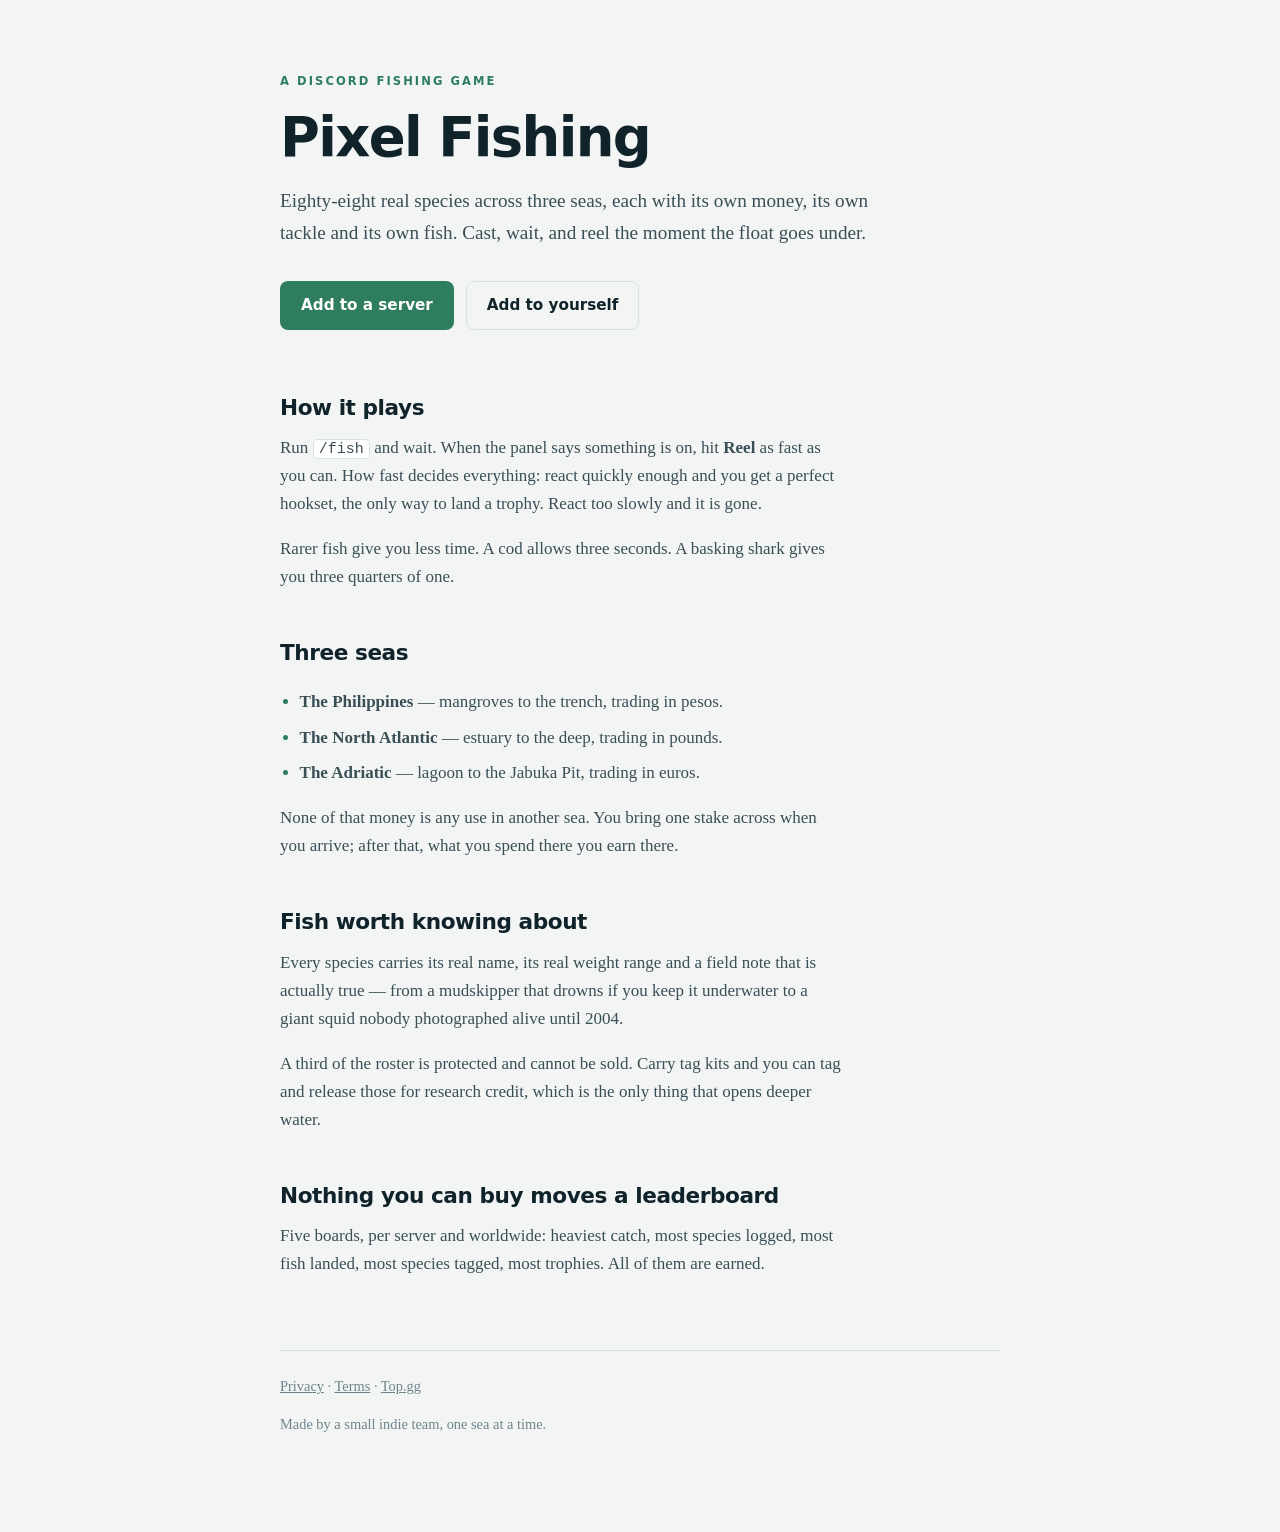
==== index.html @ a8f02320 "The pixelfishing.io website Plain HTML and one stylesheet, served by GitHub Pages. The landing page," ====
<!doctype html>
<html lang="en">
<head>
<meta charset="utf-8">
<meta name="viewport" content="width=device-width, initial-scale=1">
<title>Pixel Fishing — a Discord fishing game built on real fish</title>
<meta name="description" content="Fish 88 real species across the Philippines, the North Atlantic and the Adriatic. A Discord game with local money, protected species and a record book you'll never finish.">
<meta property="og:title" content="Pixel Fishing">
<meta property="og:description" content="A Discord fishing game built on real fish. Three seas, fifteen depths, 88 species.">
<meta property="og:type" content="website">
<meta property="og:url" content="https://pixelfishing.io/">
<meta property="og:image" content="https://pixelfishing.io/img/og.png">
<meta name="twitter:card" content="summary_large_image">
<link rel="icon" href="img/icon.png">
<link rel="stylesheet" href="style.css">
</head>
<body>
<div class="wrap">

<header>
  <p class="tagline">A Discord fishing game</p>
  <h1>Pixel Fishing</h1>
  <p class="lede">Eighty-eight real species across three seas, each with its own money, its own tackle and its own fish. Cast, wait, and reel the moment the float goes under.</p>
  <div class="buttons">
    <a class="btn" href="https://discord.com/oauth2/authorize?client_id=1542098125215244398&amp;scope=bot+applications.commands&amp;permissions=34816">Add to a server</a>
    <a class="btn ghost" href="https://discord.com/oauth2/authorize?client_id=1542098125215244398&amp;integration_type=1&amp;scope=applications.commands">Add to yourself</a>
  </div>
</header>

<h2>How it plays</h2>
<p>Run <code>/fish</code> and wait. When the panel says something is on, hit <strong>Reel</strong> as fast as you can. How fast decides everything: react quickly enough and you get a perfect hookset, the only way to land a trophy. React too slowly and it is gone.</p>
<p>Rarer fish give you less time. A cod allows three seconds. A basking shark gives you three quarters of one.</p>

<h2>Three seas</h2>
<ul>
  <li><strong>The Philippines</strong> — mangroves to the trench, trading in pesos.</li>
  <li><strong>The North Atlantic</strong> — estuary to the deep, trading in pounds.</li>
  <li><strong>The Adriatic</strong> — lagoon to the Jabuka Pit, trading in euros.</li>
</ul>
<p>None of that money is any use in another sea. You bring one stake across when you arrive; after that, what you spend there you earn there.</p>

<h2>Fish worth knowing about</h2>
<p>Every species carries its real name, its real weight range and a field note that is actually true — from a mudskipper that drowns if you keep it underwater to a giant squid nobody photographed alive until 2004.</p>
<p>A third of the roster is protected and cannot be sold. Carry tag kits and you can tag and release those for research credit, which is the only thing that opens deeper water.</p>

<h2>Nothing you can buy moves a leaderboard</h2>
<p>Five boards, per server and worldwide: heaviest catch, most species logged, most fish landed, most species tagged, most trophies. All of them are earned.</p>

<footer>
  <p>
    <a href="privacy.html">Privacy</a> &middot;
    <a href="terms.html">Terms</a> &middot;
    <a href="https://top.gg/bot/1542098125215244398">Top.gg</a>
  </p>
  <p>Made by a small indie team, one sea at a time.</p>
</footer>

</div>
</body>
</html>
---- style.css ----
/* Pixel Fishing — the palette is the bot's own accent colours, so the site
   and the panels in Discord look like the same game. */
:root {
  --sea:    #2E7D5F;
  --deep:   #0B1A20;
  --paper:  #F2F5F4;
  --card:   #FFFFFF;
  --ink:    #10222A;
  --body:   #3A4E56;
  --mute:   #6E838B;
  --line:   #D8E2E1;
  --gold:   #A8720F;
  --blue:   #26688A;
}
@media (prefers-color-scheme: dark) {
  :root {
    --paper: #08141A; --card: #0F222C; --ink: #E9F2F2; --body: #B4C7CC;
    --mute: #7C9298; --line: #1C333E; --sea: #4FB68C; --gold: #D9A445; --blue: #5AA6CE;
  }
}
* { box-sizing: border-box; }
body {
  margin: 0; padding: 0 20px 80px;
  background: var(--paper); color: var(--body);
  font: 17px/1.65 ui-serif, Georgia, "Times New Roman", serif;
  -webkit-font-smoothing: antialiased;
}
.wrap { max-width: 720px; margin: 0 auto; }
header { padding: 72px 0 8px; }
h1 {
  font-family: ui-sans-serif, system-ui, -apple-system, "Segoe UI", sans-serif;
  font-size: clamp(2.2rem, 7vw, 3.4rem); line-height: 1.05; letter-spacing: -.03em;
  font-weight: 800; color: var(--ink); margin: 0;
}
h2 {
  font-family: ui-sans-serif, system-ui, -apple-system, sans-serif;
  font-size: 1.35rem; letter-spacing: -.02em; font-weight: 700;
  color: var(--ink); margin: 44px 0 .4em;
}
h3 {
  font-family: ui-sans-serif, system-ui, -apple-system, sans-serif;
  font-size: 1rem; font-weight: 700; color: var(--ink); margin: 28px 0 .3em;
}
p, li { max-width: 66ch; }
p { margin: 0 0 1em; }
a { color: var(--sea); }
.lede { font-size: 1.2rem; color: var(--body); margin-top: 1em; }
.tagline {
  font-family: ui-sans-serif, system-ui, sans-serif; font-size: .72rem;
  font-weight: 700; letter-spacing: .18em; text-transform: uppercase;
  color: var(--sea); margin: 0 0 18px;
}
.buttons { display: flex; flex-wrap: wrap; gap: 12px; margin: 32px 0 8px; }
.btn {
  font-family: ui-sans-serif, system-ui, sans-serif; font-size: .95rem; font-weight: 600;
  text-decoration: none; padding: 11px 20px; border-radius: 8px;
  background: var(--sea); color: #fff; border: 1px solid transparent;
}
.btn.ghost { background: transparent; color: var(--ink); border-color: var(--line); }
ul { padding-left: 1.15em; }
li { margin-bottom: .45em; }
li::marker { color: var(--sea); }
.shots { display: grid; grid-template-columns: 1fr 1fr; gap: 14px; margin: 24px 0; }
@media (max-width: 620px) { .shots { grid-template-columns: 1fr; } }
.shots img { width: 100%; border-radius: 8px; border: 1px solid var(--line); display: block; }
footer {
  margin-top: 72px; padding-top: 24px; border-top: 1px solid var(--line);
  font-size: .9rem; color: var(--mute);
}
footer a { color: var(--mute); }
.updated { font-size: .9rem; color: var(--mute); font-style: italic; }
code {
  font-family: ui-monospace, Menlo, monospace; font-size: .88em;
  background: var(--card); border: 1px solid var(--line); border-radius: 4px; padding: .08em .35em;
}
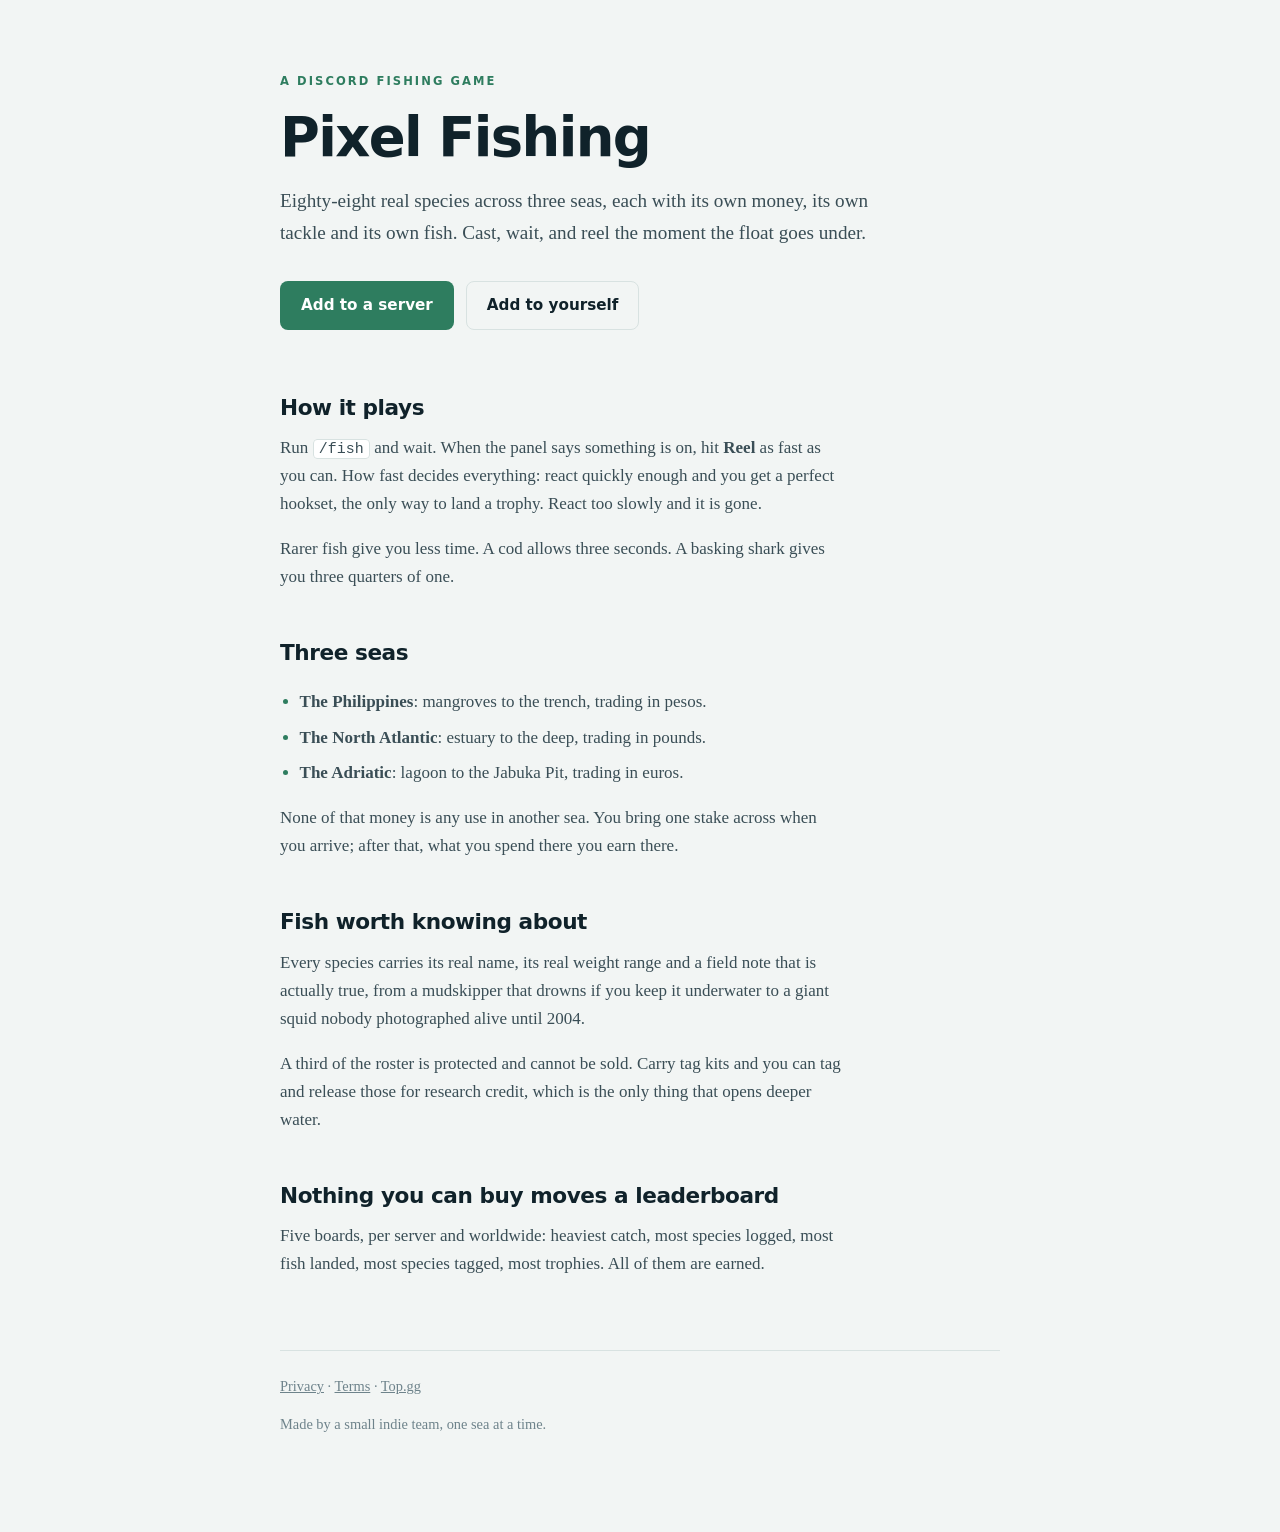
==== commit bd0cb3d7: "Privacy policy and terms: where data lives, logs, your rights, sharing, no purchases Both pages now " ====
--- a/index.html
+++ b/index.html
@@ -3,15 +3,15 @@
 <head>
 <meta charset="utf-8">
 <meta name="viewport" content="width=device-width, initial-scale=1">
-<title>Pixel Fishing — a Discord fishing game built on real fish</title>
+<title>Pixel Fishing · a Discord fishing game built on real fish</title>
 <meta name="description" content="Fish 88 real species across the Philippines, the North Atlantic and the Adriatic. A Discord game with local money, protected species and a record book you'll never finish.">
 <meta property="og:title" content="Pixel Fishing">
 <meta property="og:description" content="A Discord fishing game built on real fish. Three seas, fifteen depths, 88 species.">
 <meta property="og:type" content="website">
 <meta property="og:url" content="https://pixelfishing.io/">
-<meta property="og:image" content="https://pixelfishing.io/img/og.png">
+<meta property="og:image" content="https://pixelfishing.io/img/empty-mangrove-ocean-animated.gif">
 <meta name="twitter:card" content="summary_large_image">
-<link rel="icon" href="img/icon.png">
+<link rel="icon" href="data:image/svg+xml,%3Csvg xmlns='http://www.w3.org/2000/svg' viewBox='0 0 100 100'%3E%3Ctext y='.9em' font-size='90'%3E%F0%9F%8E%A3%3C/text%3E%3C/svg%3E">
 <link rel="stylesheet" href="style.css">
 </head>
 <body>
@@ -33,14 +33,14 @@
 
 <h2>Three seas</h2>
 <ul>
-  <li><strong>The Philippines</strong> — mangroves to the trench, trading in pesos.</li>
-  <li><strong>The North Atlantic</strong> — estuary to the deep, trading in pounds.</li>
-  <li><strong>The Adriatic</strong> — lagoon to the Jabuka Pit, trading in euros.</li>
+  <li><strong>The Philippines</strong>: mangroves to the trench, trading in pesos.</li>
+  <li><strong>The North Atlantic</strong>: estuary to the deep, trading in pounds.</li>
+  <li><strong>The Adriatic</strong>: lagoon to the Jabuka Pit, trading in euros.</li>
 </ul>
 <p>None of that money is any use in another sea. You bring one stake across when you arrive; after that, what you spend there you earn there.</p>
 
 <h2>Fish worth knowing about</h2>
-<p>Every species carries its real name, its real weight range and a field note that is actually true — from a mudskipper that drowns if you keep it underwater to a giant squid nobody photographed alive until 2004.</p>
+<p>Every species carries its real name, its real weight range and a field note that is actually true, from a mudskipper that drowns if you keep it underwater to a giant squid nobody photographed alive until 2004.</p>
 <p>A third of the roster is protected and cannot be sold. Carry tag kits and you can tag and release those for research credit, which is the only thing that opens deeper water.</p>
 
 <h2>Nothing you can buy moves a leaderboard</h2>
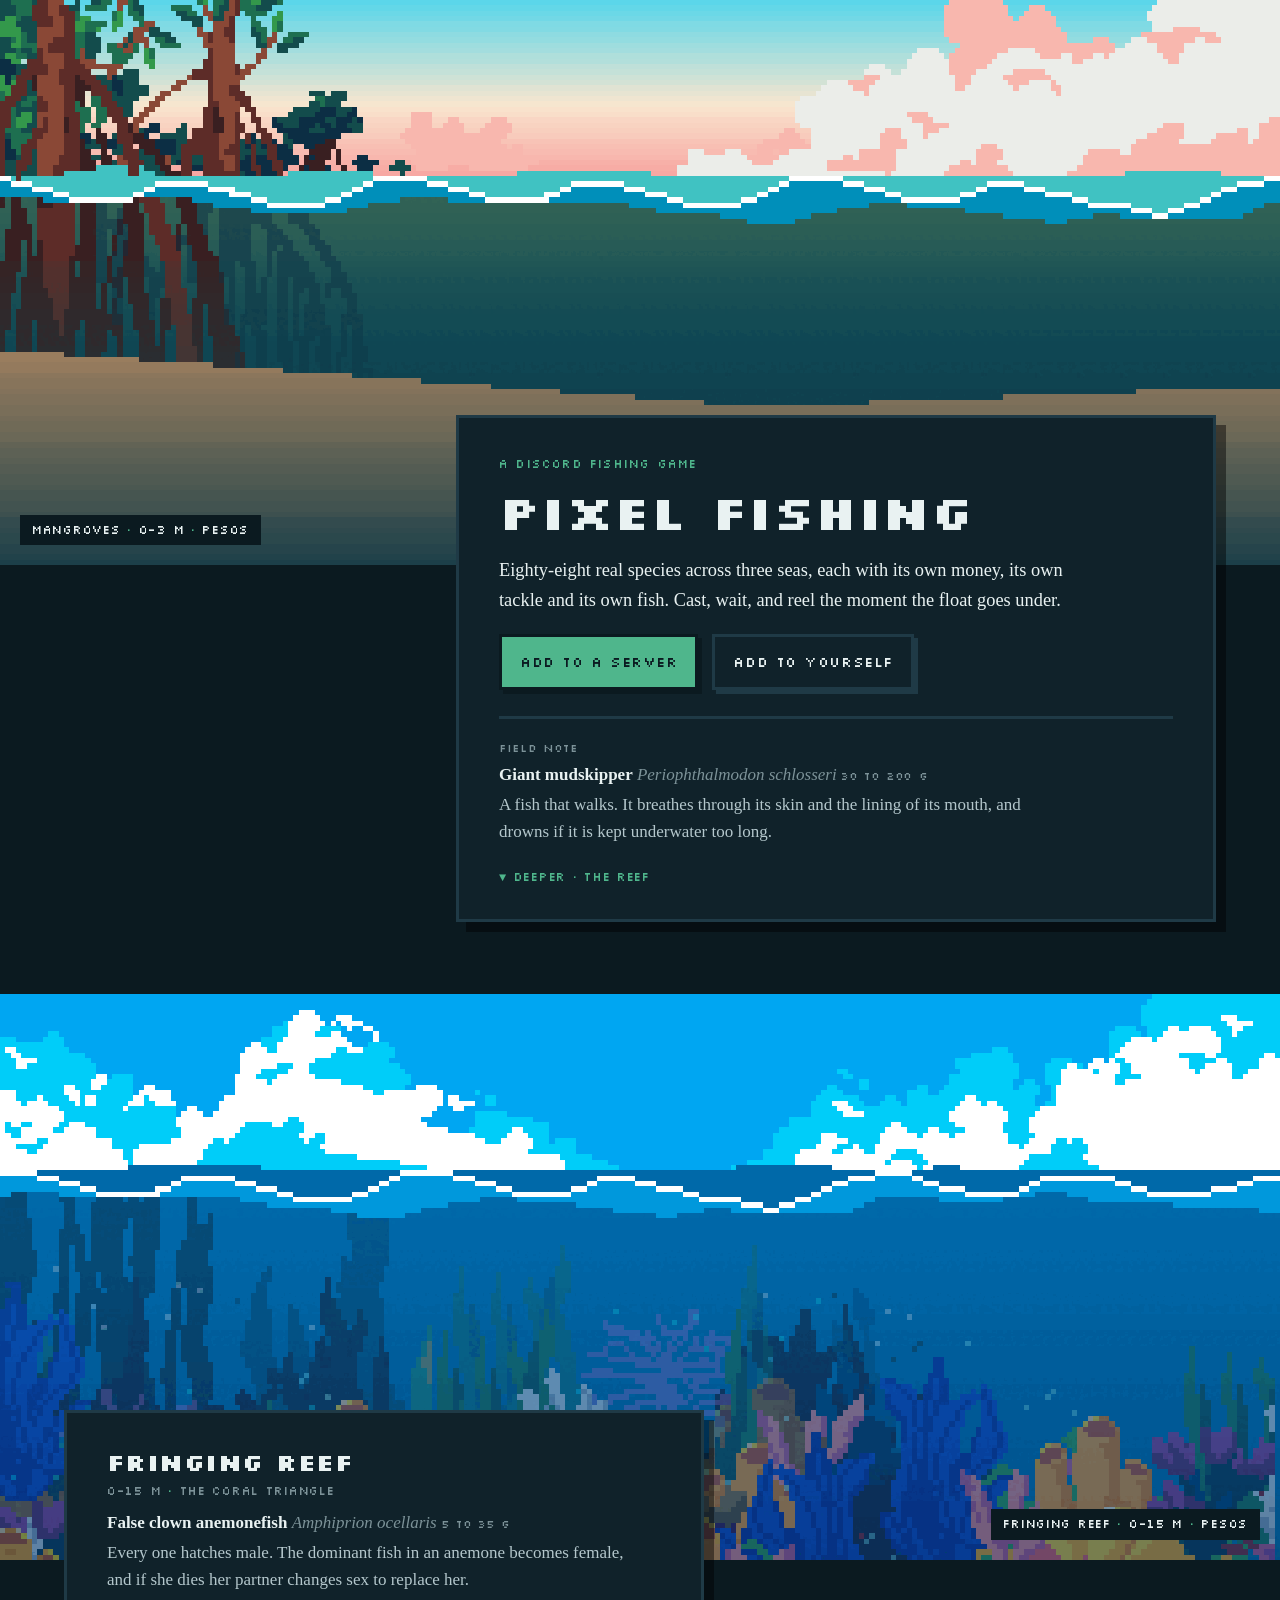
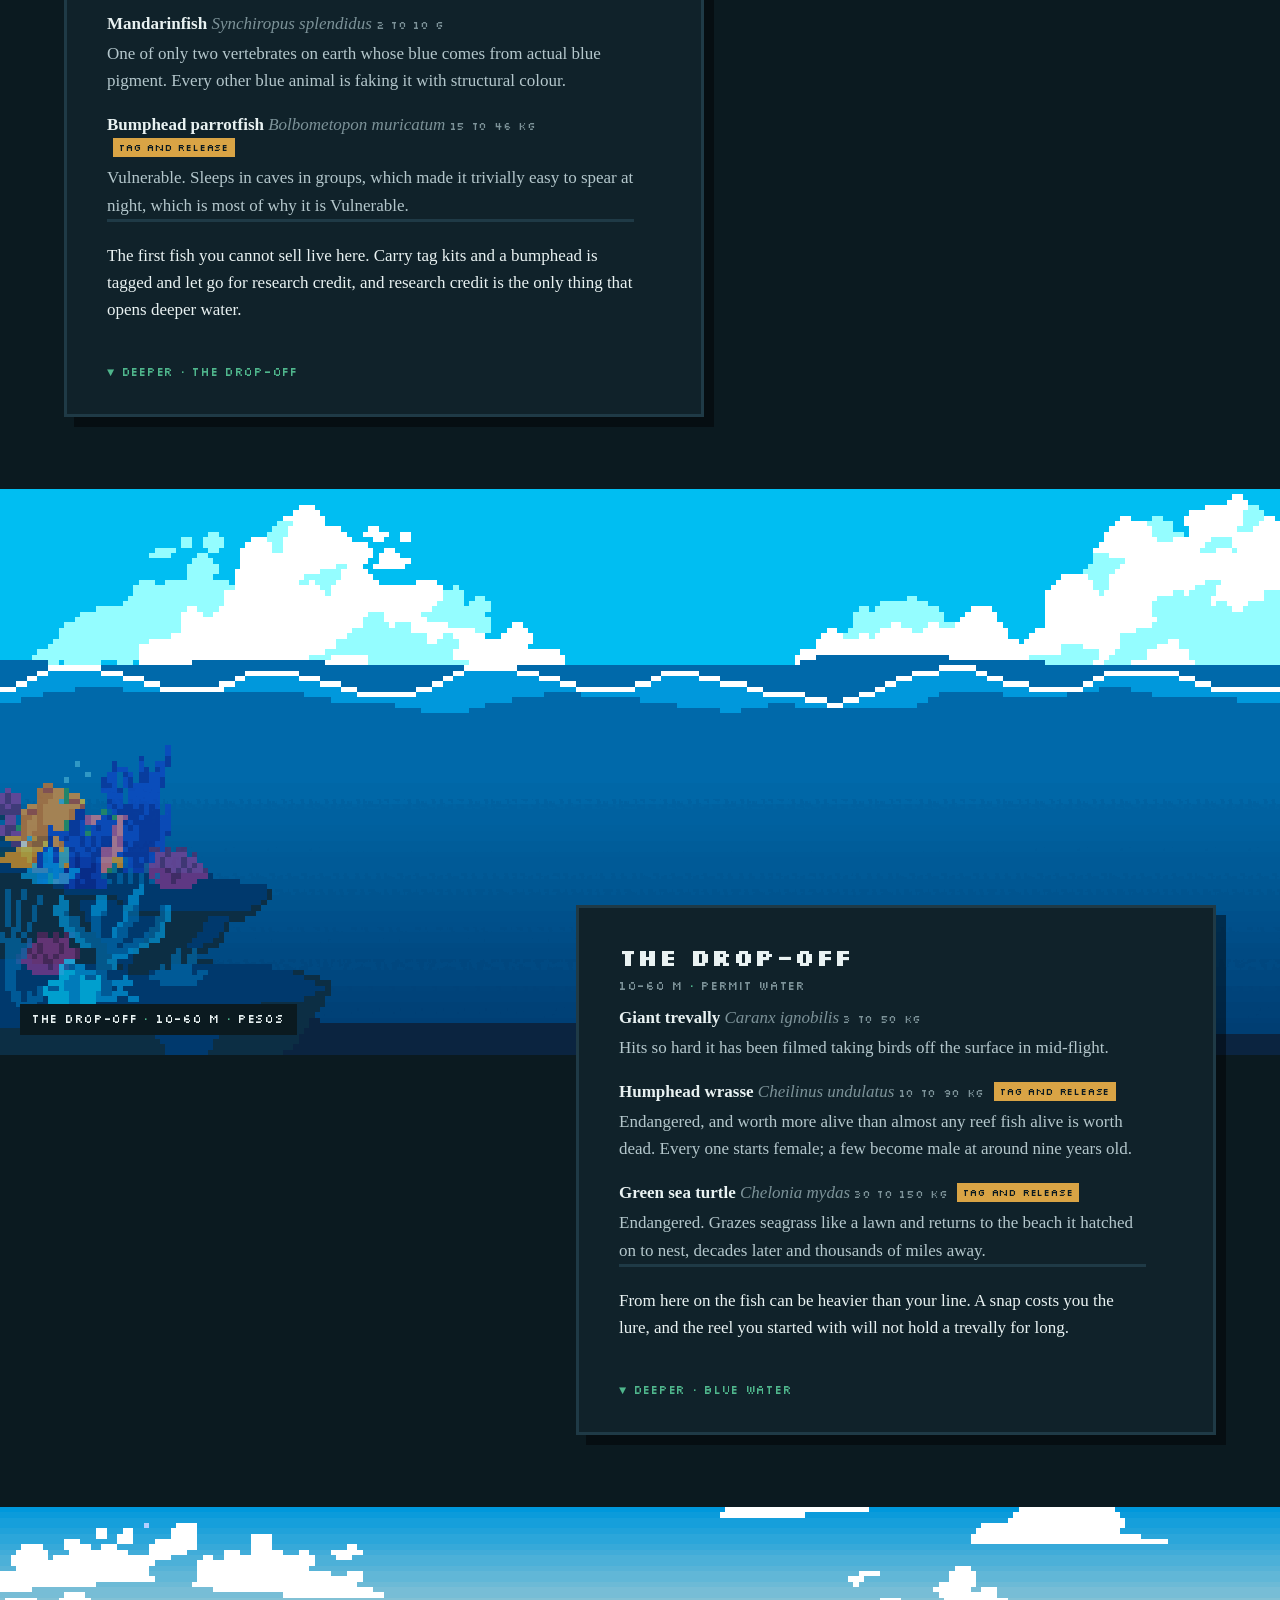
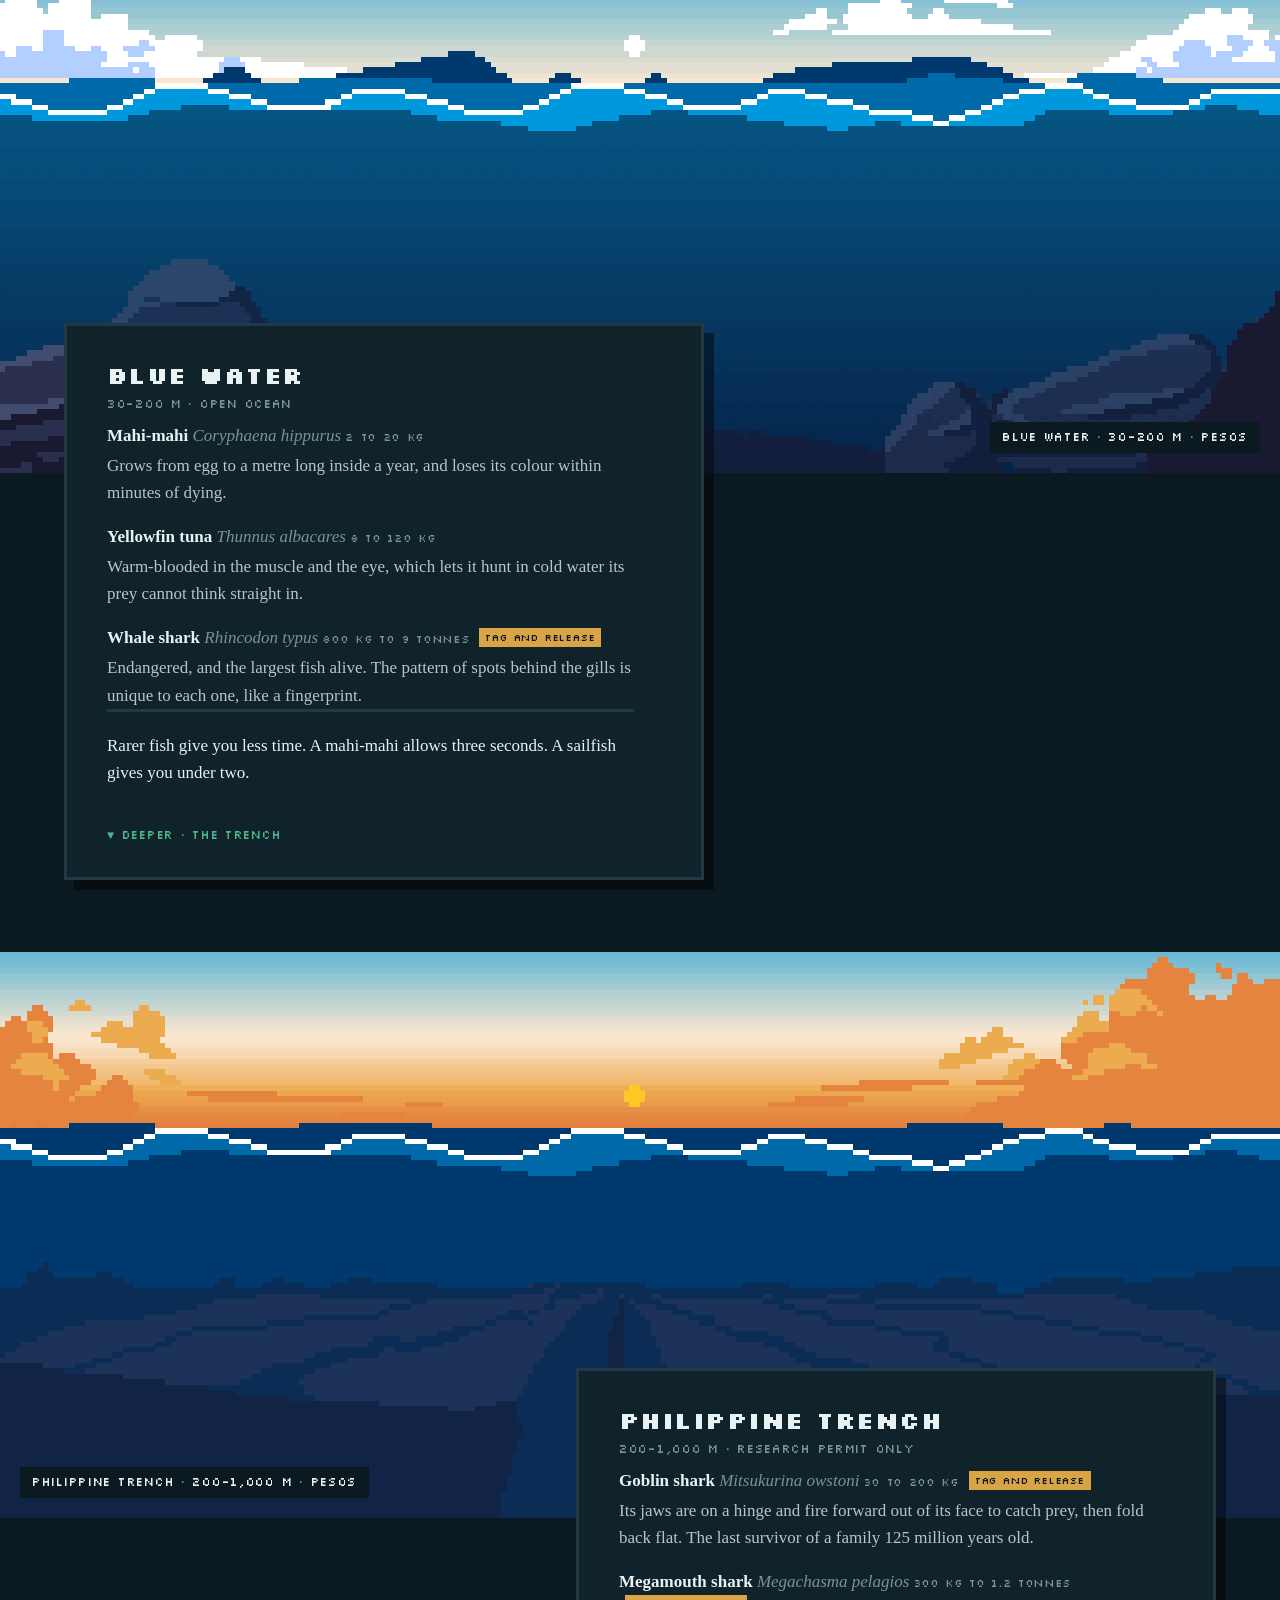
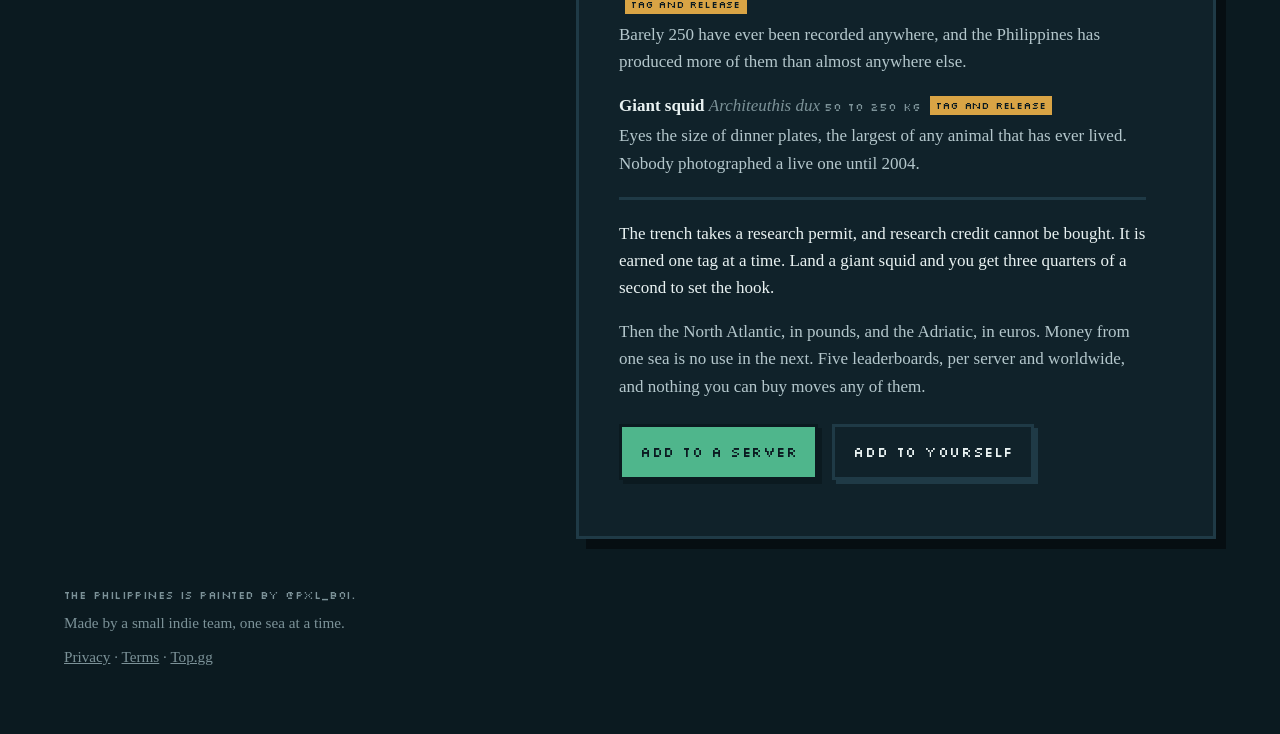
==== commit b65b5980: "The home page is the descent Five oceans in zone order, mangroves at the top and the trench at the b" ====
--- a/index.html
+++ b/index.html
@@ -10,51 +10,147 @@
 <meta property="og:type" content="website">
 <meta property="og:url" content="https://pixelfishing.io/">
 <meta property="og:image" content="https://pixelfishing.io/img/empty-mangrove-ocean-animated.gif">
+<meta property="og:image:width" content="960">
+<meta property="og:image:height" content="424">
 <meta name="twitter:card" content="summary_large_image">
+<meta name="theme-color" content="#0B1A20">
 <link rel="icon" href="data:image/svg+xml,%3Csvg xmlns='http://www.w3.org/2000/svg' viewBox='0 0 100 100'%3E%3Ctext y='.9em' font-size='90'%3E%F0%9F%8E%A3%3C/text%3E%3C/svg%3E">
-<link rel="stylesheet" href="style.css">
+<link rel="preload" as="image" href="img/empty-mangrove-ocean-animated.gif">
+<link rel="preload" as="font" type="font/woff2" href="fonts/silkscreen-700.woff2" crossorigin>
+<link rel="stylesheet" href="home.css">
 </head>
 <body>
-<div class="wrap">
 
-<header>
-  <p class="tagline">A Discord fishing game</p>
-  <h1>Pixel Fishing</h1>
-  <p class="lede">Eighty-eight real species across three seas, each with its own money, its own tackle and its own fish. Cast, wait, and reel the moment the float goes under.</p>
-  <div class="buttons">
-    <a class="btn" href="https://discord.com/oauth2/authorize?client_id=1542098125215244398&amp;scope=bot+applications.commands&amp;permissions=34816">Add to a server</a>
-    <a class="btn ghost" href="https://discord.com/oauth2/authorize?client_id=1542098125215244398&amp;integration_type=1&amp;scope=applications.commands">Add to yourself</a>
+<section class="zone hero right" id="mangroves">
+  <div class="sea">
+    <img src="img/empty-mangrove-ocean-animated.gif" width="960" height="424" alt="Mangrove roots at dusk, pink sky, green water over sand" fetchpriority="high">
+    <div class="tag">Mangroves <b>·</b> 0-3 m <b>·</b> pesos</div>
   </div>
-</header>
+  <div class="plate">
+    <p class="kicker">A Discord fishing game</p>
+    <h1>Pixel Fishing</h1>
+    <p class="lede">Eighty-eight real species across three seas, each with its own money, its own tackle and its own fish. Cast, wait, and reel the moment the float goes under.</p>
+    <div class="buttons">
+      <a class="btn" href="https://discord.com/oauth2/authorize?client_id=1542098125215244398&amp;scope=bot+applications.commands&amp;permissions=34816">Add to a server</a>
+      <a class="btn ghost" href="https://discord.com/oauth2/authorize?client_id=1542098125215244398&amp;integration_type=1&amp;scope=applications.commands">Add to yourself</a>
+    </div>
+    <div class="fish">
+      <div class="head"><span class="name">Giant mudskipper</span> <span class="latin">Periophthalmodon schlosseri</span> <span class="wt">30 to 200 g</span></div>
+      <p>A fish that walks. It breathes through its skin and the lining of its mouth, and drowns if it is kept underwater too long.</p>
+    </div>
+    <a class="deeper" href="#reef">&#9660; Deeper &middot; the reef</a>
+  </div>
+</section>
 
-<h2>How it plays</h2>
-<p>Run <code>/fish</code> and wait. When the panel says something is on, hit <strong>Reel</strong> as fast as you can. How fast decides everything: react quickly enough and you get a perfect hookset, the only way to land a trophy. React too slowly and it is gone.</p>
-<p>Rarer fish give you less time. A cod allows three seconds. A basking shark gives you three quarters of one.</p>
+<section class="zone" id="reef">
+  <div class="sea">
+    <img src="img/empty-reef-ocean-animated.gif" width="960" height="424" alt="A coral reef under a bright sky, kelp and sponges below" loading="lazy" decoding="async">
+    <div class="tag">Fringing Reef <b>·</b> 0-15 m <b>·</b> pesos</div>
+  </div>
+  <div class="plate">
+    <h2>Fringing Reef</h2>
+    <p class="meta">0-15 m <b>·</b> The Coral Triangle</p>
+    <div class="fish">
+      <div class="head"><span class="name">False clown anemonefish</span> <span class="latin">Amphiprion ocellaris</span> <span class="wt">5 to 35 g</span></div>
+      <p>Every one hatches male. The dominant fish in an anemone becomes female, and if she dies her partner changes sex to replace her.</p>
+    </div>
+    <div class="fish">
+      <div class="head"><span class="name">Mandarinfish</span> <span class="latin">Synchiropus splendidus</span> <span class="wt">2 to 10 g</span></div>
+      <p>One of only two vertebrates on earth whose blue comes from actual blue pigment. Every other blue animal is faking it with structural colour.</p>
+    </div>
+    <div class="fish">
+      <div class="head"><span class="name">Bumphead parrotfish</span> <span class="latin">Bolbometopon muricatum</span> <span class="wt">15 to 46 kg</span> <span class="badge">Tag and release</span></div>
+      <p>Vulnerable. Sleeps in caves in groups, which made it trivially easy to spear at night, which is most of why it is Vulnerable.</p>
+    </div>
+    <p class="beat">The first fish you cannot sell live here. Carry tag kits and a bumphead is tagged and let go for research credit, and research credit is the only thing that opens deeper water.</p>
+    <a class="deeper" href="#dropoff">&#9660; Deeper &middot; the drop-off</a>
+  </div>
+</section>
 
-<h2>Three seas</h2>
-<ul>
-  <li><strong>The Philippines</strong>: mangroves to the trench, trading in pesos.</li>
-  <li><strong>The North Atlantic</strong>: estuary to the deep, trading in pounds.</li>
-  <li><strong>The Adriatic</strong>: lagoon to the Jabuka Pit, trading in euros.</li>
-</ul>
-<p>None of that money is any use in another sea. You bring one stake across when you arrive; after that, what you spend there you earn there.</p>
+<section class="zone right" id="dropoff">
+  <div class="sea">
+    <img src="img/empty-drop-off-ocean-animated.gif" width="960" height="424" alt="A coral ledge falling away into open blue water" loading="lazy" decoding="async">
+    <div class="tag">The Drop-off <b>·</b> 10-60 m <b>·</b> pesos</div>
+  </div>
+  <div class="plate">
+    <h2>The Drop-off</h2>
+    <p class="meta">10-60 m <b>·</b> Permit water</p>
+    <div class="fish">
+      <div class="head"><span class="name">Giant trevally</span> <span class="latin">Caranx ignobilis</span> <span class="wt">3 to 50 kg</span></div>
+      <p>Hits so hard it has been filmed taking birds off the surface in mid-flight.</p>
+    </div>
+    <div class="fish">
+      <div class="head"><span class="name">Humphead wrasse</span> <span class="latin">Cheilinus undulatus</span> <span class="wt">10 to 90 kg</span> <span class="badge">Tag and release</span></div>
+      <p>Endangered, and worth more alive than almost any reef fish alive is worth dead. Every one starts female; a few become male at around nine years old.</p>
+    </div>
+    <div class="fish">
+      <div class="head"><span class="name">Green sea turtle</span> <span class="latin">Chelonia mydas</span> <span class="wt">30 to 150 kg</span> <span class="badge">Tag and release</span></div>
+      <p>Endangered. Grazes seagrass like a lawn and returns to the beach it hatched on to nest, decades later and thousands of miles away.</p>
+    </div>
+    <p class="beat">From here on the fish can be heavier than your line. A snap costs you the lure, and the reel you started with will not hold a trevally for long.</p>
+    <a class="deeper" href="#bluewater">&#9660; Deeper &middot; blue water</a>
+  </div>
+</section>
 
-<h2>Fish worth knowing about</h2>
-<p>Every species carries its real name, its real weight range and a field note that is actually true, from a mudskipper that drowns if you keep it underwater to a giant squid nobody photographed alive until 2004.</p>
-<p>A third of the roster is protected and cannot be sold. Carry tag kits and you can tag and release those for research credit, which is the only thing that opens deeper water.</p>
+<section class="zone" id="bluewater">
+  <div class="sea">
+    <img src="img/empty-blue-water-ocean-animated.gif" width="960" height="424" alt="Open ocean, islands on the horizon, dark rocks far below" loading="lazy" decoding="async">
+    <div class="tag">Blue Water <b>·</b> 30-200 m <b>·</b> pesos</div>
+  </div>
+  <div class="plate">
+    <h2>Blue Water</h2>
+    <p class="meta">30-200 m <b>·</b> Open ocean</p>
+    <div class="fish">
+      <div class="head"><span class="name">Mahi-mahi</span> <span class="latin">Coryphaena hippurus</span> <span class="wt">2 to 20 kg</span></div>
+      <p>Grows from egg to a metre long inside a year, and loses its colour within minutes of dying.</p>
+    </div>
+    <div class="fish">
+      <div class="head"><span class="name">Yellowfin tuna</span> <span class="latin">Thunnus albacares</span> <span class="wt">8 to 120 kg</span></div>
+      <p>Warm-blooded in the muscle and the eye, which lets it hunt in cold water its prey cannot think straight in.</p>
+    </div>
+    <div class="fish">
+      <div class="head"><span class="name">Whale shark</span> <span class="latin">Rhincodon typus</span> <span class="wt">800 kg to 9 tonnes</span> <span class="badge">Tag and release</span></div>
+      <p>Endangered, and the largest fish alive. The pattern of spots behind the gills is unique to each one, like a fingerprint.</p>
+    </div>
+    <p class="beat">Rarer fish give you less time. A mahi-mahi allows three seconds. A sailfish gives you under two.</p>
+    <a class="deeper" href="#trench">&#9660; Deeper &middot; the trench</a>
+  </div>
+</section>
 
-<h2>Nothing you can buy moves a leaderboard</h2>
-<p>Five boards, per server and worldwide: heaviest catch, most species logged, most fish landed, most species tagged, most trophies. All of them are earned.</p>
+<section class="zone right" id="trench">
+  <div class="sea">
+    <img src="img/empty-trench-ocean-animated.gif" width="960" height="424" alt="Sunset over deep water, the seabed splitting into a trench" loading="lazy" decoding="async">
+    <div class="tag">Philippine Trench <b>·</b> 200-1,000 m <b>·</b> pesos</div>
+  </div>
+  <div class="plate">
+    <h2>Philippine Trench</h2>
+    <p class="meta">200-1,000 m <b>·</b> Research permit only</p>
+    <div class="fish">
+      <div class="head"><span class="name">Goblin shark</span> <span class="latin">Mitsukurina owstoni</span> <span class="wt">30 to 200 kg</span> <span class="badge">Tag and release</span></div>
+      <p>Its jaws are on a hinge and fire forward out of its face to catch prey, then fold back flat. The last survivor of a family 125 million years old.</p>
+    </div>
+    <div class="fish">
+      <div class="head"><span class="name">Megamouth shark</span> <span class="latin">Megachasma pelagios</span> <span class="wt">300 kg to 1.2 tonnes</span> <span class="badge">Tag and release</span></div>
+      <p>Barely 250 have ever been recorded anywhere, and the Philippines has produced more of them than almost anywhere else.</p>
+    </div>
+    <div class="fish">
+      <div class="head"><span class="name">Giant squid</span> <span class="latin">Architeuthis dux</span> <span class="wt">50 to 250 kg</span> <span class="badge">Tag and release</span></div>
+      <p>Eyes the size of dinner plates, the largest of any animal that has ever lived. Nobody photographed a live one until 2004.</p>
+    </div>
+    <p class="beat">The trench takes a research permit, and research credit cannot be bought. It is earned one tag at a time. Land a giant squid and you get three quarters of a second to set the hook.</p>
+    <p class="beat">Then the North Atlantic, in pounds, and the Adriatic, in euros. Money from one sea is no use in the next. Five leaderboards, per server and worldwide, and nothing you can buy moves any of them.</p>
+    <div class="buttons" style="margin-top:24px">
+      <a class="btn" href="https://discord.com/oauth2/authorize?client_id=1542098125215244398&amp;scope=bot+applications.commands&amp;permissions=34816">Add to a server</a>
+      <a class="btn ghost" href="https://discord.com/oauth2/authorize?client_id=1542098125215244398&amp;integration_type=1&amp;scope=applications.commands">Add to yourself</a>
+    </div>
+  </div>
+</section>
 
 <footer>
-  <p>
-    <a href="privacy.html">Privacy</a> &middot;
-    <a href="terms.html">Terms</a> &middot;
-    <a href="https://top.gg/bot/1542098125215244398">Top.gg</a>
-  </p>
+  <p class="px">The Philippines is painted by @pxl_boi.</p>
   <p>Made by a small indie team, one sea at a time.</p>
+  <p><a href="privacy.html">Privacy</a> &middot; <a href="terms.html">Terms</a> &middot; <a href="https://top.gg/bot/1542098125215244398">Top.gg</a></p>
 </footer>
 
-</div>
 </body>
 </html>
--- a/home.css
+++ b/home.css
@@ -0,0 +1,139 @@
+/* Pixel Fishing home page. The page is the descent: five oceans in zone
+   order, mangroves at the top and the trench at the bottom, each carrying a
+   plate of text styled like the caption plates in the game. */
+
+@font-face {
+  font-family: "Silkscreen"; font-style: normal; font-weight: 400; font-display: swap;
+  src: url(fonts/silkscreen-400.woff2) format("woff2");
+}
+@font-face {
+  font-family: "Silkscreen"; font-style: normal; font-weight: 700; font-display: swap;
+  src: url(fonts/silkscreen-700.woff2) format("woff2");
+}
+
+:root {
+  --ink:   #0B1A20;
+  --plate: #10222A;
+  --edge:  #1F3A46;
+  --paper: #E9F2F2;
+  --body:  #B4C7CC;
+  --mute:  #7C9298;
+  --sea:   #4FB68C;
+  --alarm: #E0603F;
+  --gold:  #D9A445;
+  --px: ui-monospace, "Silkscreen", monospace;
+}
+* { box-sizing: border-box; }
+html { scroll-behavior: smooth; background: var(--ink); }
+body {
+  margin: 0; background: var(--ink); color: var(--body);
+  font: 17px/1.6 ui-serif, Georgia, "Times New Roman", serif;
+  -webkit-font-smoothing: antialiased;
+}
+a { color: var(--sea); }
+.px { font-family: "Silkscreen", ui-monospace, monospace; letter-spacing: .04em; }
+
+/* One ocean per section, edge to edge, capped so the art never scales past
+   seven pixels per pixel on very wide screens. */
+.zone { max-width: 1680px; margin: 0 auto 72px; }
+.zone:last-of-type { margin-bottom: 0; }
+.sea { position: relative; line-height: 0; }
+.sea img {
+  width: 100%; height: auto; display: block;
+  image-rendering: -webkit-optimize-contrast; image-rendering: crisp-edges; image-rendering: pixelated;
+}
+.tag {
+  position: absolute; left: 20px; bottom: 20px; line-height: 1.2;
+  font-family: "Silkscreen", monospace; font-size: 12px; letter-spacing: .06em; text-transform: uppercase;
+  background: var(--ink); color: var(--paper); padding: 8px 12px;
+}
+.tag b { color: var(--sea); font-weight: 400; }
+/* The tag sits in whichever corner the plate leaves free. */
+.zone:not(.right) .tag { left: auto; right: 20px; }
+
+/* The plate overlaps the bottom of its ocean, on whichever side the water is
+   calmer. */
+.plate {
+  position: relative; z-index: 1;
+  background: var(--plate); color: var(--body);
+  border: 3px solid var(--edge); box-shadow: 10px 10px 0 rgba(0, 0, 0, .45);
+  max-width: 640px; padding: 34px 40px 30px; margin: -150px 5vw 0;
+}
+.zone.right .plate { margin-left: auto; }
+.plate h2 {
+  font-family: "Silkscreen", monospace; font-weight: 700; font-size: 24px; line-height: 1.25;
+  letter-spacing: .02em; text-transform: uppercase; color: var(--paper); margin: 0 0 4px;
+}
+.meta {
+  font-family: "Silkscreen", monospace; font-size: 12px; letter-spacing: .06em; text-transform: uppercase;
+  color: var(--mute); margin: 0 0 22px;
+}
+.meta b { color: var(--sea); font-weight: 400; }
+.plate p { margin: 0 0 1em; max-width: 62ch; }
+.plate p:last-child { margin-bottom: 0; }
+
+/* Field notes: the real name, the real weight, and a note that is true. */
+.fish { margin: 0 0 20px; }
+.fish:last-of-type { margin-bottom: 0; }
+.fish .head { line-height: 1.35; margin-bottom: 4px; }
+.fish .name { color: var(--paper); font-weight: 700; }
+.fish .latin { font-style: italic; color: var(--mute); }
+.fish .wt { font-family: "Silkscreen", monospace; font-size: 11px; letter-spacing: .06em; color: var(--mute); white-space: nowrap; }
+.badge {
+  font-family: "Silkscreen", monospace; font-size: 10px; letter-spacing: .08em; text-transform: uppercase;
+  color: var(--ink); background: var(--gold); padding: 3px 6px; margin-left: 6px; white-space: nowrap; vertical-align: 2px;
+}
+.fish p { margin: 0; }
+.beat { margin-top: 24px; padding-top: 20px; border-top: 3px solid var(--edge); color: var(--paper); }
+.beat + .beat { margin-top: 0; padding-top: 0; border-top: 0; color: var(--body); }
+
+.deeper {
+  display: inline-block; margin-top: 22px; text-decoration: none;
+  font-family: "Silkscreen", monospace; font-size: 12px; letter-spacing: .06em; text-transform: uppercase; color: var(--sea);
+}
+.deeper:hover { color: var(--paper); }
+
+/* Hero */
+.hero .plate { max-width: 760px; padding-top: 36px; }
+.kicker {
+  font-family: "Silkscreen", monospace; font-size: 12px; letter-spacing: .1em; text-transform: uppercase;
+  color: var(--sea); margin: 0 0 14px;
+}
+.hero h1 {
+  font-family: "Silkscreen", monospace; font-weight: 700; text-transform: uppercase;
+  font-size: clamp(26px, 4.6vw, 48px); line-height: 1.1; letter-spacing: .01em; color: var(--paper); margin: 0 0 18px;
+}
+.lede { font-size: 1.15rem; color: var(--paper); margin: 0 0 22px; }
+.buttons { display: flex; flex-wrap: wrap; gap: 14px; margin: 0 0 26px; }
+.btn {
+  font-family: "Silkscreen", monospace; font-size: 14px; letter-spacing: .04em; text-transform: uppercase; text-decoration: none;
+  padding: 14px 18px; background: var(--sea); color: var(--ink);
+  border: 3px solid var(--ink); box-shadow: 4px 4px 0 var(--ink);
+}
+.btn.ghost { background: var(--plate); color: var(--paper); border-color: var(--edge); box-shadow: 4px 4px 0 var(--edge); }
+.btn:hover { transform: translate(-1px, -1px); box-shadow: 5px 5px 0 var(--ink); }
+.btn.ghost:hover { box-shadow: 5px 5px 0 var(--edge); }
+.btn:active { transform: translate(2px, 2px); box-shadow: 2px 2px 0 var(--ink); }
+.hero .fish { padding-top: 22px; border-top: 3px solid var(--edge); }
+.hero .fish .head::before {
+  content: "Field note"; display: block; font-family: "Silkscreen", monospace; font-size: 11px;
+  letter-spacing: .08em; text-transform: uppercase; color: var(--mute); margin-bottom: 8px;
+}
+
+footer {
+  max-width: 1680px; margin: 0 auto; padding: 48px 5vw 56px;
+  font-size: .95rem; color: var(--mute);
+}
+footer p { margin: 0 0 .6em; max-width: 70ch; }
+footer a { color: var(--mute); }
+footer .px { font-size: 11px; color: var(--mute); }
+
+@media (max-width: 860px) {
+  .zone { margin-bottom: 48px; }
+  .sea img { aspect-ratio: 4 / 3; object-fit: cover; }
+  .plate, .zone.right .plate { margin: -40px 4vw 0; padding: 26px 22px 24px; max-width: none; box-shadow: 6px 6px 0 rgba(0, 0, 0, .45); }
+  /* The plate overlaps the bottom of the ocean here, so the tag moves up. */
+  .tag, .zone:not(.right) .tag { left: 12px; right: auto; top: 12px; bottom: auto; font-size: 11px; }
+  .plate h2 { font-size: 20px; }
+  body { font-size: 16px; }
+}
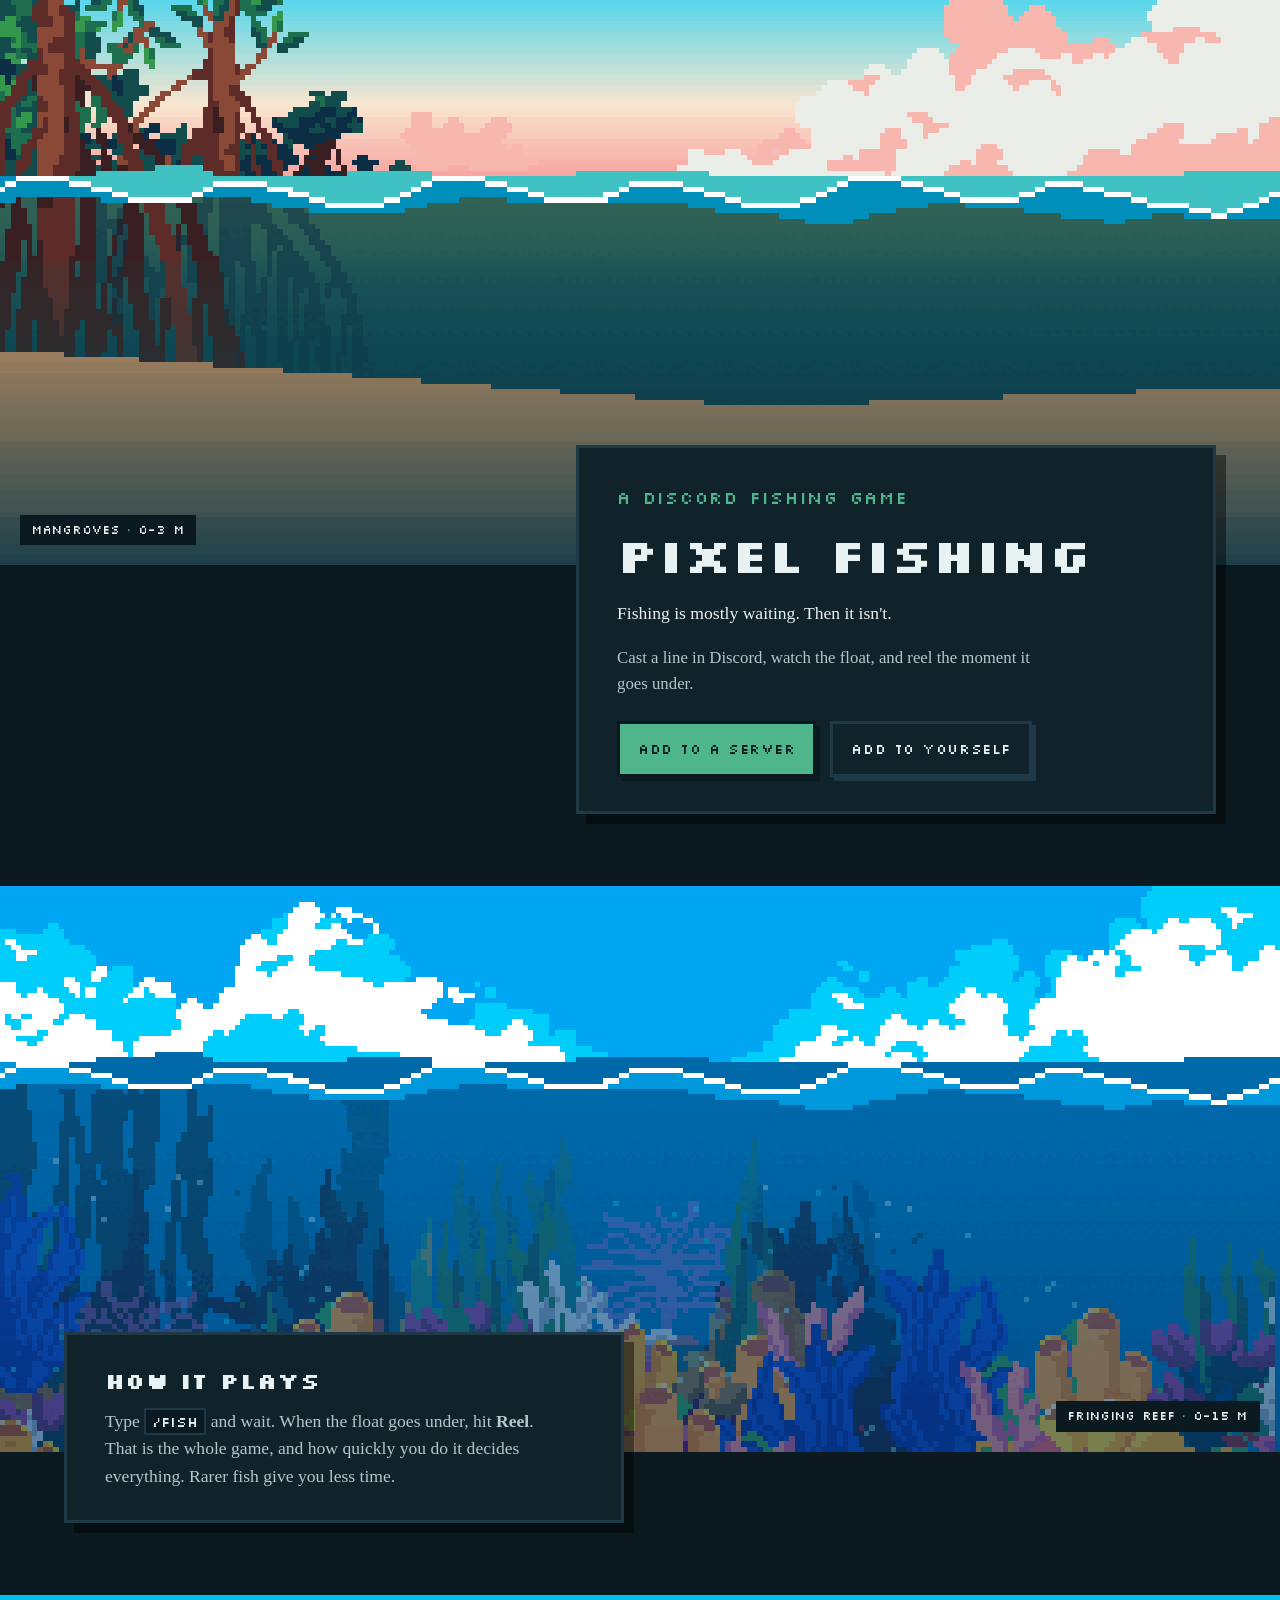
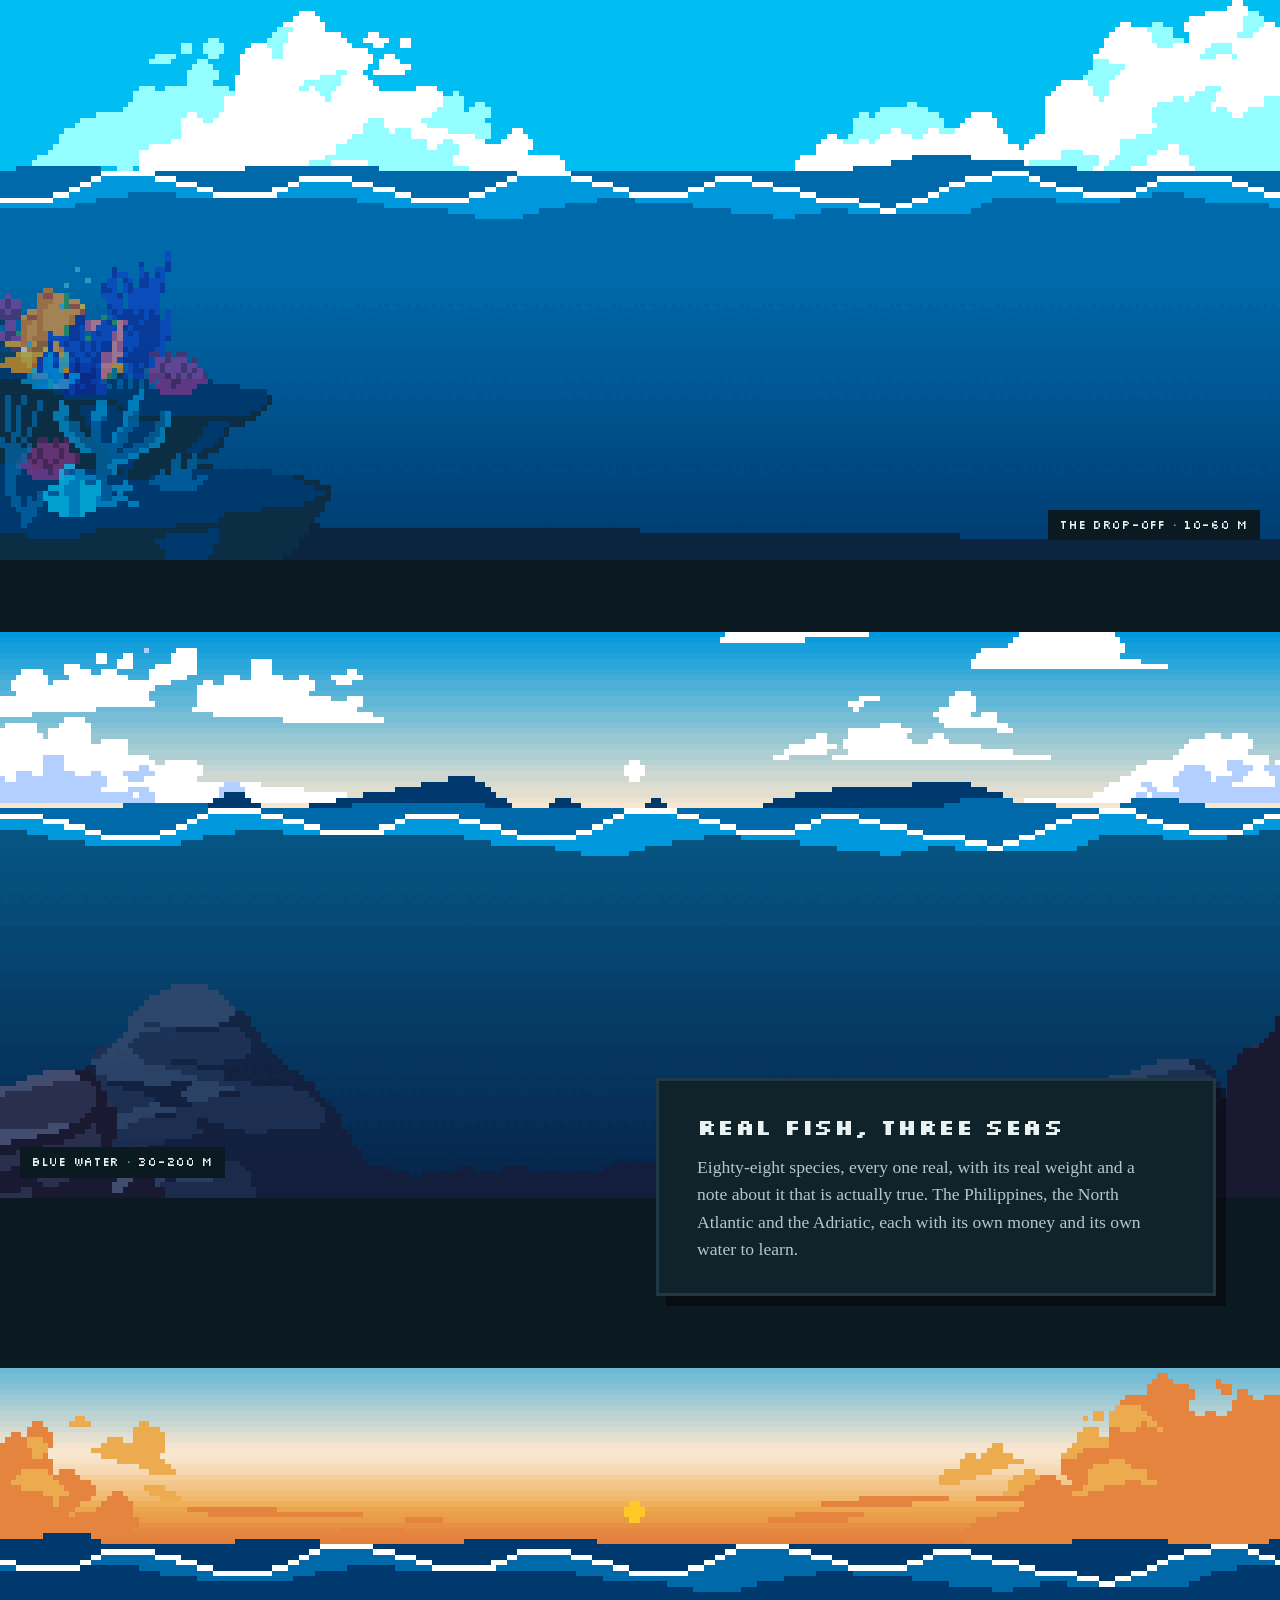
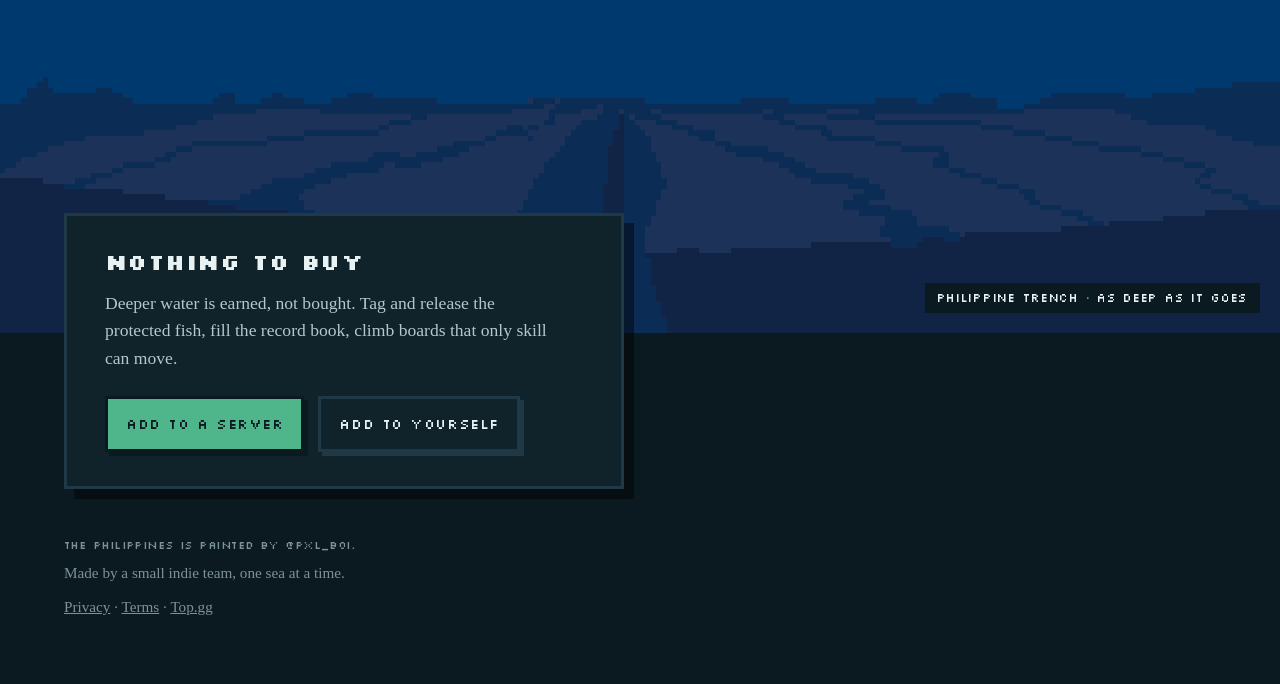
==== commit 0048641f: "Home page: a light introduction, not a field guide Same five oceans, a fraction of the words. One li" ====
--- a/index.html
+++ b/index.html
@@ -3,10 +3,10 @@
 <head>
 <meta charset="utf-8">
 <meta name="viewport" content="width=device-width, initial-scale=1">
-<title>Pixel Fishing · a Discord fishing game built on real fish</title>
-<meta name="description" content="Fish 88 real species across the Philippines, the North Atlantic and the Adriatic. A Discord game with local money, protected species and a record book you'll never finish.">
+<title>Pixel Fishing · a Discord fishing game</title>
+<meta name="description" content="A fishing game for Discord. Cast a line, watch the float, and reel the moment it goes under. Real fish, three seas, and a record book you will never finish.">
 <meta property="og:title" content="Pixel Fishing">
-<meta property="og:description" content="A Discord fishing game built on real fish. Three seas, fifteen depths, 88 species.">
+<meta property="og:description" content="A fishing game for Discord. Fishing is mostly waiting. Then it isn't.">
 <meta property="og:type" content="website">
 <meta property="og:url" content="https://pixelfishing.io/">
 <meta property="og:image" content="https://pixelfishing.io/img/empty-mangrove-ocean-animated.gif">
@@ -21,125 +21,61 @@
 </head>
 <body>
 
-<section class="zone hero right" id="mangroves">
+<section class="zone hero right" id="top">
   <div class="sea">
     <img src="img/empty-mangrove-ocean-animated.gif" width="960" height="424" alt="Mangrove roots at dusk, pink sky, green water over sand" fetchpriority="high">
-    <div class="tag">Mangroves <b>·</b> 0-3 m <b>·</b> pesos</div>
+    <div class="tag">Mangroves <b>·</b> 0-3 m</div>
   </div>
   <div class="plate">
     <p class="kicker">A Discord fishing game</p>
     <h1>Pixel Fishing</h1>
-    <p class="lede">Eighty-eight real species across three seas, each with its own money, its own tackle and its own fish. Cast, wait, and reel the moment the float goes under.</p>
+    <p class="lede">Fishing is mostly waiting. Then it isn't.</p>
+    <p>Cast a line in Discord, watch the float, and reel the moment it goes under.</p>
     <div class="buttons">
       <a class="btn" href="https://discord.com/oauth2/authorize?client_id=1542098125215244398&amp;scope=bot+applications.commands&amp;permissions=34816">Add to a server</a>
       <a class="btn ghost" href="https://discord.com/oauth2/authorize?client_id=1542098125215244398&amp;integration_type=1&amp;scope=applications.commands">Add to yourself</a>
     </div>
-    <div class="fish">
-      <div class="head"><span class="name">Giant mudskipper</span> <span class="latin">Periophthalmodon schlosseri</span> <span class="wt">30 to 200 g</span></div>
-      <p>A fish that walks. It breathes through its skin and the lining of its mouth, and drowns if it is kept underwater too long.</p>
-    </div>
-    <a class="deeper" href="#reef">&#9660; Deeper &middot; the reef</a>
   </div>
 </section>
 
 <section class="zone" id="reef">
   <div class="sea">
-    <img src="img/empty-reef-ocean-animated.gif" width="960" height="424" alt="A coral reef under a bright sky, kelp and sponges below" loading="lazy" decoding="async">
-    <div class="tag">Fringing Reef <b>·</b> 0-15 m <b>·</b> pesos</div>
+    <img src="img/empty-reef-ocean-animated.gif" width="960" height="424" alt="A coral reef under a bright sky" loading="lazy" decoding="async">
+    <div class="tag">Fringing Reef <b>·</b> 0-15 m</div>
   </div>
   <div class="plate">
-    <h2>Fringing Reef</h2>
-    <p class="meta">0-15 m <b>·</b> The Coral Triangle</p>
-    <div class="fish">
-      <div class="head"><span class="name">False clown anemonefish</span> <span class="latin">Amphiprion ocellaris</span> <span class="wt">5 to 35 g</span></div>
-      <p>Every one hatches male. The dominant fish in an anemone becomes female, and if she dies her partner changes sex to replace her.</p>
-    </div>
-    <div class="fish">
-      <div class="head"><span class="name">Mandarinfish</span> <span class="latin">Synchiropus splendidus</span> <span class="wt">2 to 10 g</span></div>
-      <p>One of only two vertebrates on earth whose blue comes from actual blue pigment. Every other blue animal is faking it with structural colour.</p>
-    </div>
-    <div class="fish">
-      <div class="head"><span class="name">Bumphead parrotfish</span> <span class="latin">Bolbometopon muricatum</span> <span class="wt">15 to 46 kg</span> <span class="badge">Tag and release</span></div>
-      <p>Vulnerable. Sleeps in caves in groups, which made it trivially easy to spear at night, which is most of why it is Vulnerable.</p>
-    </div>
-    <p class="beat">The first fish you cannot sell live here. Carry tag kits and a bumphead is tagged and let go for research credit, and research credit is the only thing that opens deeper water.</p>
-    <a class="deeper" href="#dropoff">&#9660; Deeper &middot; the drop-off</a>
+    <h2>How it plays</h2>
+    <p>Type <span class="cmd">/fish</span> and wait. When the float goes under, hit <strong>Reel</strong>. That is the whole game, and how quickly you do it decides everything. Rarer fish give you less time.</p>
   </div>
 </section>
 
-<section class="zone right" id="dropoff">
+<section class="zone quiet" id="dropoff">
   <div class="sea">
     <img src="img/empty-drop-off-ocean-animated.gif" width="960" height="424" alt="A coral ledge falling away into open blue water" loading="lazy" decoding="async">
-    <div class="tag">The Drop-off <b>·</b> 10-60 m <b>·</b> pesos</div>
-  </div>
-  <div class="plate">
-    <h2>The Drop-off</h2>
-    <p class="meta">10-60 m <b>·</b> Permit water</p>
-    <div class="fish">
-      <div class="head"><span class="name">Giant trevally</span> <span class="latin">Caranx ignobilis</span> <span class="wt">3 to 50 kg</span></div>
-      <p>Hits so hard it has been filmed taking birds off the surface in mid-flight.</p>
-    </div>
-    <div class="fish">
-      <div class="head"><span class="name">Humphead wrasse</span> <span class="latin">Cheilinus undulatus</span> <span class="wt">10 to 90 kg</span> <span class="badge">Tag and release</span></div>
-      <p>Endangered, and worth more alive than almost any reef fish alive is worth dead. Every one starts female; a few become male at around nine years old.</p>
-    </div>
-    <div class="fish">
-      <div class="head"><span class="name">Green sea turtle</span> <span class="latin">Chelonia mydas</span> <span class="wt">30 to 150 kg</span> <span class="badge">Tag and release</span></div>
-      <p>Endangered. Grazes seagrass like a lawn and returns to the beach it hatched on to nest, decades later and thousands of miles away.</p>
-    </div>
-    <p class="beat">From here on the fish can be heavier than your line. A snap costs you the lure, and the reel you started with will not hold a trevally for long.</p>
-    <a class="deeper" href="#bluewater">&#9660; Deeper &middot; blue water</a>
+    <div class="tag">The Drop-off <b>·</b> 10-60 m</div>
   </div>
 </section>
 
-<section class="zone" id="bluewater">
+<section class="zone right" id="bluewater">
   <div class="sea">
-    <img src="img/empty-blue-water-ocean-animated.gif" width="960" height="424" alt="Open ocean, islands on the horizon, dark rocks far below" loading="lazy" decoding="async">
-    <div class="tag">Blue Water <b>·</b> 30-200 m <b>·</b> pesos</div>
+    <img src="img/empty-blue-water-ocean-animated.gif" width="960" height="424" alt="Open ocean with islands on the horizon" loading="lazy" decoding="async">
+    <div class="tag">Blue Water <b>·</b> 30-200 m</div>
   </div>
   <div class="plate">
-    <h2>Blue Water</h2>
-    <p class="meta">30-200 m <b>·</b> Open ocean</p>
-    <div class="fish">
-      <div class="head"><span class="name">Mahi-mahi</span> <span class="latin">Coryphaena hippurus</span> <span class="wt">2 to 20 kg</span></div>
-      <p>Grows from egg to a metre long inside a year, and loses its colour within minutes of dying.</p>
-    </div>
-    <div class="fish">
-      <div class="head"><span class="name">Yellowfin tuna</span> <span class="latin">Thunnus albacares</span> <span class="wt">8 to 120 kg</span></div>
-      <p>Warm-blooded in the muscle and the eye, which lets it hunt in cold water its prey cannot think straight in.</p>
-    </div>
-    <div class="fish">
-      <div class="head"><span class="name">Whale shark</span> <span class="latin">Rhincodon typus</span> <span class="wt">800 kg to 9 tonnes</span> <span class="badge">Tag and release</span></div>
-      <p>Endangered, and the largest fish alive. The pattern of spots behind the gills is unique to each one, like a fingerprint.</p>
-    </div>
-    <p class="beat">Rarer fish give you less time. A mahi-mahi allows three seconds. A sailfish gives you under two.</p>
-    <a class="deeper" href="#trench">&#9660; Deeper &middot; the trench</a>
+    <h2>Real fish, three seas</h2>
+    <p>Eighty-eight species, every one real, with its real weight and a note about it that is actually true. The Philippines, the North Atlantic and the Adriatic, each with its own money and its own water to learn.</p>
   </div>
 </section>
 
-<section class="zone right" id="trench">
+<section class="zone" id="trench">
   <div class="sea">
     <img src="img/empty-trench-ocean-animated.gif" width="960" height="424" alt="Sunset over deep water, the seabed splitting into a trench" loading="lazy" decoding="async">
-    <div class="tag">Philippine Trench <b>·</b> 200-1,000 m <b>·</b> pesos</div>
+    <div class="tag">Philippine Trench <b>·</b> as deep as it goes</div>
   </div>
   <div class="plate">
-    <h2>Philippine Trench</h2>
-    <p class="meta">200-1,000 m <b>·</b> Research permit only</p>
-    <div class="fish">
-      <div class="head"><span class="name">Goblin shark</span> <span class="latin">Mitsukurina owstoni</span> <span class="wt">30 to 200 kg</span> <span class="badge">Tag and release</span></div>
-      <p>Its jaws are on a hinge and fire forward out of its face to catch prey, then fold back flat. The last survivor of a family 125 million years old.</p>
-    </div>
-    <div class="fish">
-      <div class="head"><span class="name">Megamouth shark</span> <span class="latin">Megachasma pelagios</span> <span class="wt">300 kg to 1.2 tonnes</span> <span class="badge">Tag and release</span></div>
-      <p>Barely 250 have ever been recorded anywhere, and the Philippines has produced more of them than almost anywhere else.</p>
-    </div>
-    <div class="fish">
-      <div class="head"><span class="name">Giant squid</span> <span class="latin">Architeuthis dux</span> <span class="wt">50 to 250 kg</span> <span class="badge">Tag and release</span></div>
-      <p>Eyes the size of dinner plates, the largest of any animal that has ever lived. Nobody photographed a live one until 2004.</p>
-    </div>
-    <p class="beat">The trench takes a research permit, and research credit cannot be bought. It is earned one tag at a time. Land a giant squid and you get three quarters of a second to set the hook.</p>
-    <p class="beat">Then the North Atlantic, in pounds, and the Adriatic, in euros. Money from one sea is no use in the next. Five leaderboards, per server and worldwide, and nothing you can buy moves any of them.</p>
-    <div class="buttons" style="margin-top:24px">
+    <h2>Nothing to buy</h2>
+    <p>Deeper water is earned, not bought. Tag and release the protected fish, fill the record book, climb boards that only skill can move.</p>
+    <div class="buttons">
       <a class="btn" href="https://discord.com/oauth2/authorize?client_id=1542098125215244398&amp;scope=bot+applications.commands&amp;permissions=34816">Add to a server</a>
       <a class="btn ghost" href="https://discord.com/oauth2/authorize?client_id=1542098125215244398&amp;integration_type=1&amp;scope=applications.commands">Add to yourself</a>
     </div>
--- a/home.css
+++ b/home.css
@@ -57,35 +57,20 @@
   position: relative; z-index: 1;
   background: var(--plate); color: var(--body);
   border: 3px solid var(--edge); box-shadow: 10px 10px 0 rgba(0, 0, 0, .45);
-  max-width: 640px; padding: 34px 40px 30px; margin: -150px 5vw 0;
+  max-width: 560px; padding: 32px 38px 30px; margin: -120px 5vw 0;
 }
 .zone.right .plate { margin-left: auto; }
 .plate h2 {
-  font-family: "Silkscreen", monospace; font-weight: 700; font-size: 24px; line-height: 1.25;
-  letter-spacing: .02em; text-transform: uppercase; color: var(--paper); margin: 0 0 4px;
+  font-family: "Silkscreen", monospace; font-weight: 700; font-size: 22px; line-height: 1.25;
+  letter-spacing: .02em; text-transform: uppercase; color: var(--paper); margin: 0 0 14px;
 }
 .meta {
   font-family: "Silkscreen", monospace; font-size: 12px; letter-spacing: .06em; text-transform: uppercase;
   color: var(--mute); margin: 0 0 22px;
 }
 .meta b { color: var(--sea); font-weight: 400; }
-.plate p { margin: 0 0 1em; max-width: 62ch; }
+.plate p { margin: 0 0 1em; max-width: 52ch; font-size: 1.1rem; line-height: 1.55; }
 .plate p:last-child { margin-bottom: 0; }
-
-/* Field notes: the real name, the real weight, and a note that is true. */
-.fish { margin: 0 0 20px; }
-.fish:last-of-type { margin-bottom: 0; }
-.fish .head { line-height: 1.35; margin-bottom: 4px; }
-.fish .name { color: var(--paper); font-weight: 700; }
-.fish .latin { font-style: italic; color: var(--mute); }
-.fish .wt { font-family: "Silkscreen", monospace; font-size: 11px; letter-spacing: .06em; color: var(--mute); white-space: nowrap; }
-.badge {
-  font-family: "Silkscreen", monospace; font-size: 10px; letter-spacing: .08em; text-transform: uppercase;
-  color: var(--ink); background: var(--gold); padding: 3px 6px; margin-left: 6px; white-space: nowrap; vertical-align: 2px;
-}
-.fish p { margin: 0; }
-.beat { margin-top: 24px; padding-top: 20px; border-top: 3px solid var(--edge); color: var(--paper); }
-.beat + .beat { margin-top: 0; padding-top: 0; border-top: 0; color: var(--body); }
 
 .deeper {
   display: inline-block; margin-top: 22px; text-decoration: none;
@@ -94,7 +79,8 @@
 .deeper:hover { color: var(--paper); }
 
 /* Hero */
-.hero .plate { max-width: 760px; padding-top: 36px; }
+.hero .plate { max-width: 640px; padding-top: 36px; }
+.hero .plate > p:not(.kicker):not(.lede) { color: var(--body); font-size: 1.05rem; }
 .kicker {
   font-family: "Silkscreen", monospace; font-size: 12px; letter-spacing: .1em; text-transform: uppercase;
   color: var(--sea); margin: 0 0 14px;
@@ -103,8 +89,8 @@
   font-family: "Silkscreen", monospace; font-weight: 700; text-transform: uppercase;
   font-size: clamp(26px, 4.6vw, 48px); line-height: 1.1; letter-spacing: .01em; color: var(--paper); margin: 0 0 18px;
 }
-.lede { font-size: 1.15rem; color: var(--paper); margin: 0 0 22px; }
-.buttons { display: flex; flex-wrap: wrap; gap: 14px; margin: 0 0 26px; }
+.lede { font-size: 1.35rem; color: var(--paper); margin: 0 0 10px; }
+.buttons { display: flex; flex-wrap: wrap; gap: 14px; margin: 24px 0 4px; }
 .btn {
   font-family: "Silkscreen", monospace; font-size: 14px; letter-spacing: .04em; text-transform: uppercase; text-decoration: none;
   padding: 14px 18px; background: var(--sea); color: var(--ink);
@@ -114,10 +100,11 @@
 .btn:hover { transform: translate(-1px, -1px); box-shadow: 5px 5px 0 var(--ink); }
 .btn.ghost:hover { box-shadow: 5px 5px 0 var(--edge); }
 .btn:active { transform: translate(2px, 2px); box-shadow: 2px 2px 0 var(--ink); }
-.hero .fish { padding-top: 22px; border-top: 3px solid var(--edge); }
-.hero .fish .head::before {
-  content: "Field note"; display: block; font-family: "Silkscreen", monospace; font-size: 11px;
-  letter-spacing: .08em; text-transform: uppercase; color: var(--mute); margin-bottom: 8px;
+/* An ocean with no plate: a breath between beats. */
+.zone.quiet { margin-bottom: 72px; }
+.cmd {
+  font-family: "Silkscreen", monospace; font-size: .8em; color: var(--paper);
+  background: var(--ink); border: 2px solid var(--edge); padding: 2px 6px; white-space: nowrap;
 }
 
 footer {
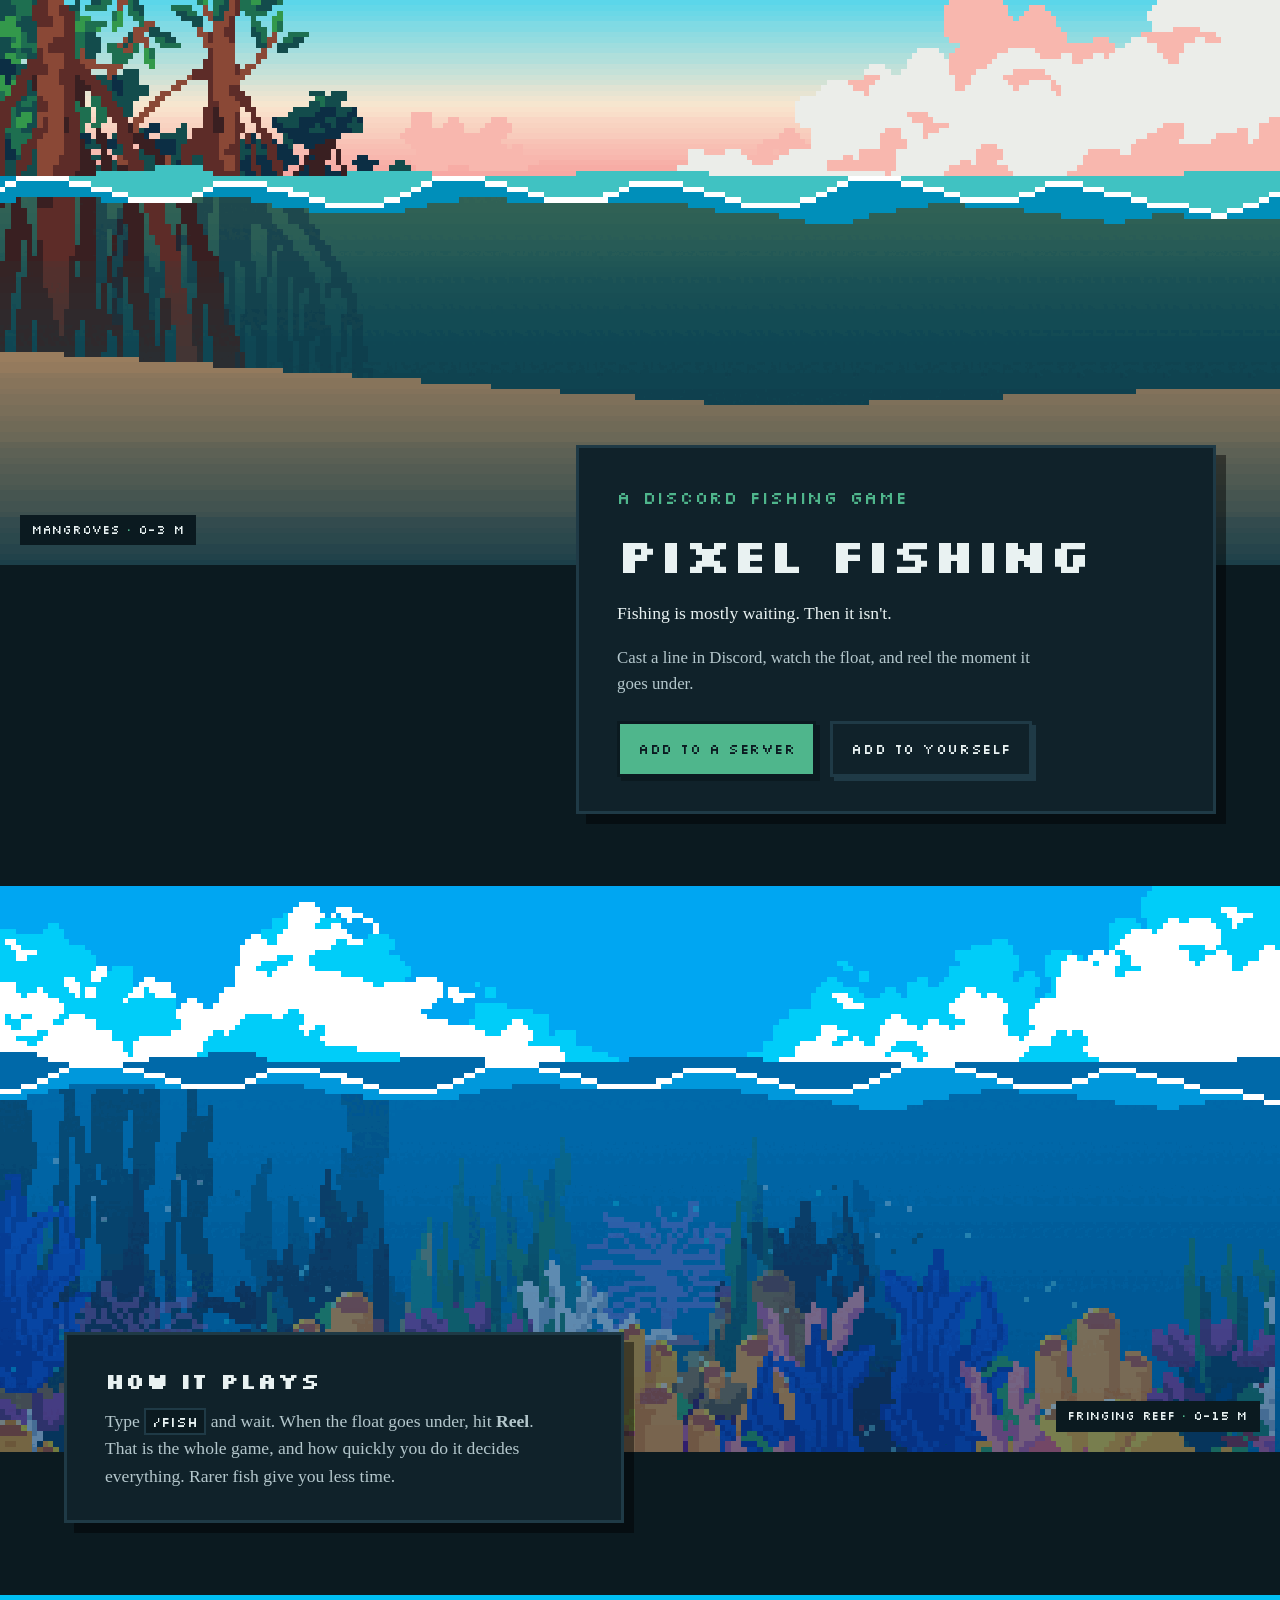
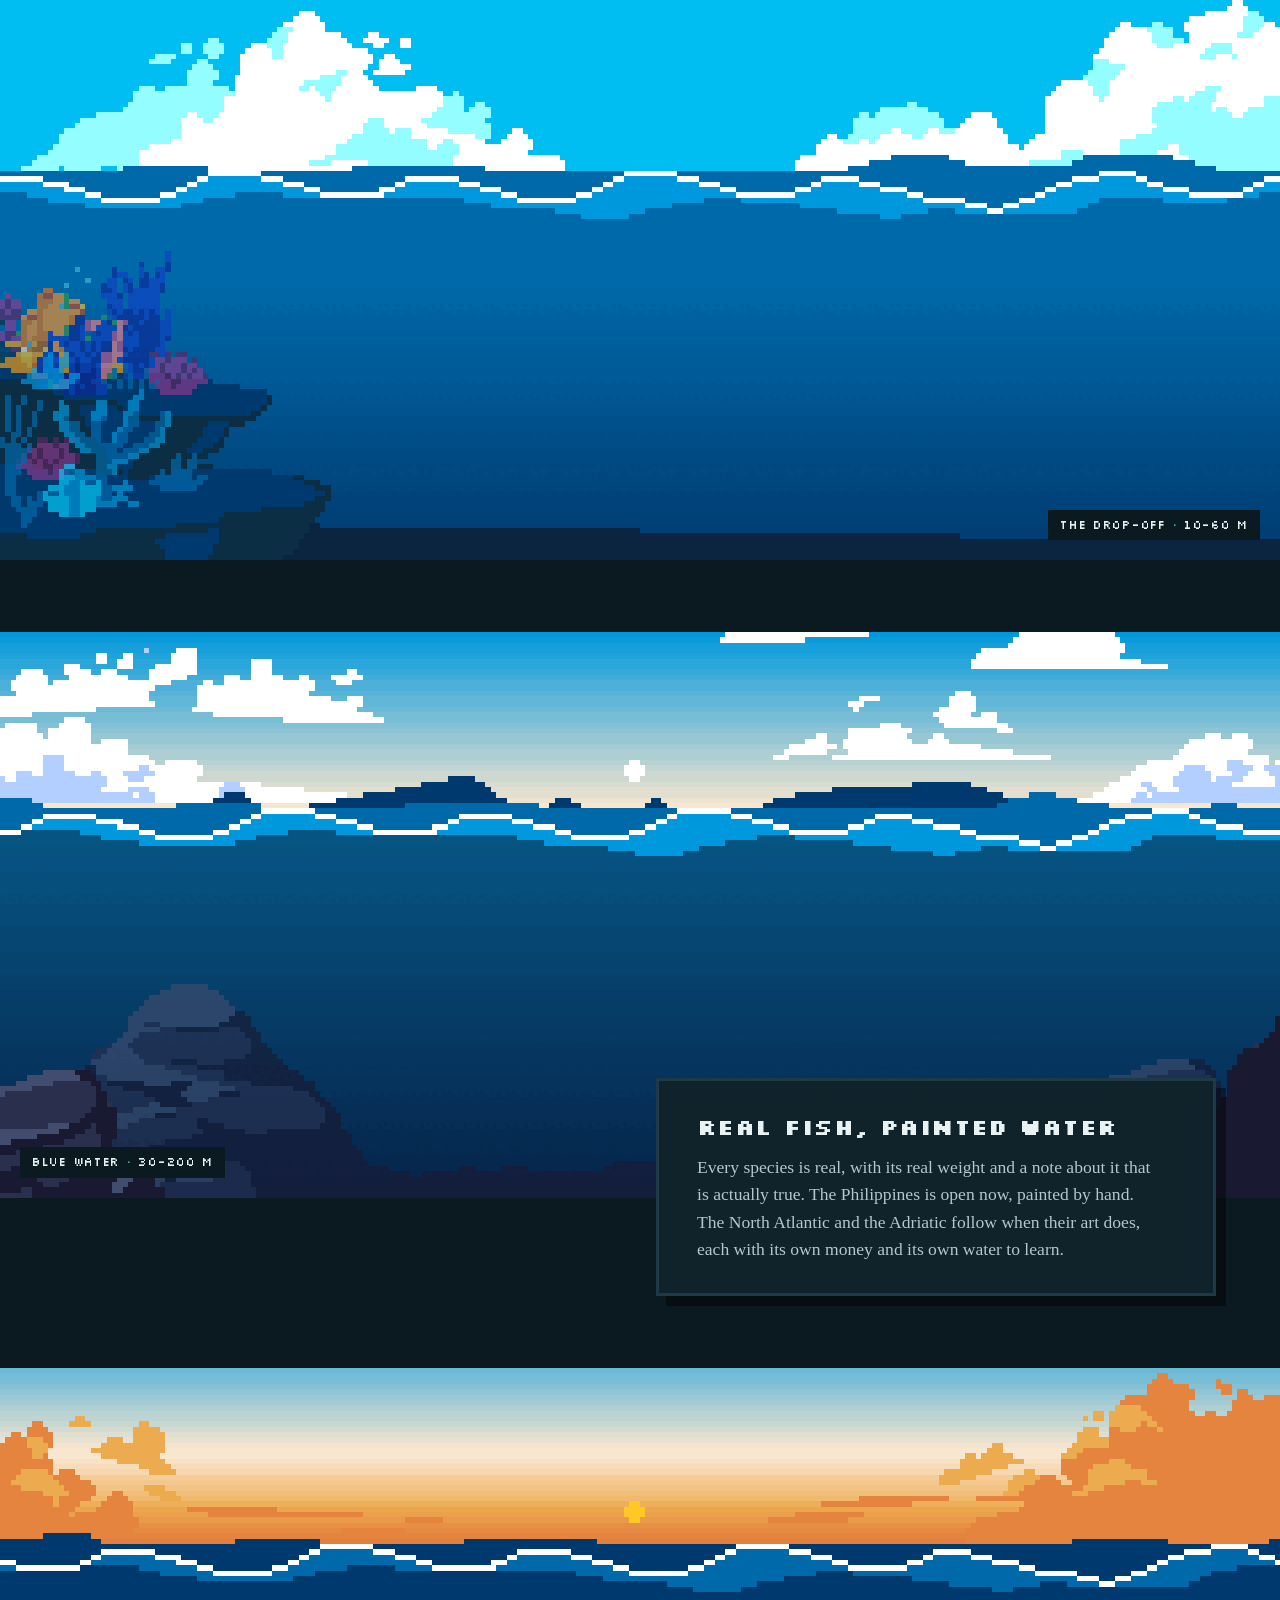
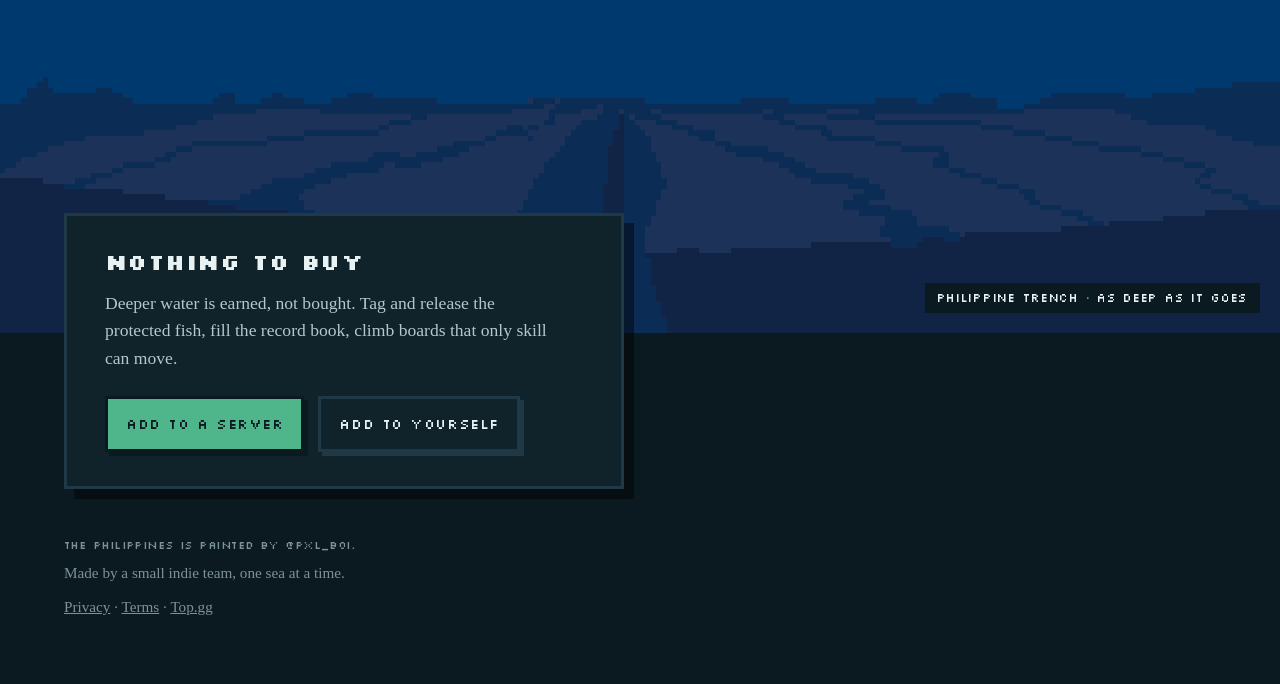
==== commit f079b31e: "One sea open, two to follow Co-Authored-By: Claude Fable 5.1 <noreply@anthropic.com>" ====
--- a/index.html
+++ b/index.html
@@ -4,7 +4,7 @@
 <meta charset="utf-8">
 <meta name="viewport" content="width=device-width, initial-scale=1">
 <title>Pixel Fishing · a Discord fishing game</title>
-<meta name="description" content="A fishing game for Discord. Cast a line, watch the float, and reel the moment it goes under. Real fish, three seas, and a record book you will never finish.">
+<meta name="description" content="A fishing game for Discord. Cast a line, watch the float, and reel the moment it goes under. Real fish, hand-painted water, and a record book you will never finish.">
 <meta property="og:title" content="Pixel Fishing">
 <meta property="og:description" content="A fishing game for Discord. Fishing is mostly waiting. Then it isn't.">
 <meta property="og:type" content="website">
@@ -62,8 +62,8 @@
     <div class="tag">Blue Water <b>·</b> 30-200 m</div>
   </div>
   <div class="plate">
-    <h2>Real fish, three seas</h2>
-    <p>Eighty-eight species, every one real, with its real weight and a note about it that is actually true. The Philippines, the North Atlantic and the Adriatic, each with its own money and its own water to learn.</p>
+    <h2>Real fish, painted water</h2>
+    <p>Every species is real, with its real weight and a note about it that is actually true. The Philippines is open now, painted by hand. The North Atlantic and the Adriatic follow when their art does, each with its own money and its own water to learn.</p>
   </div>
 </section>
 
